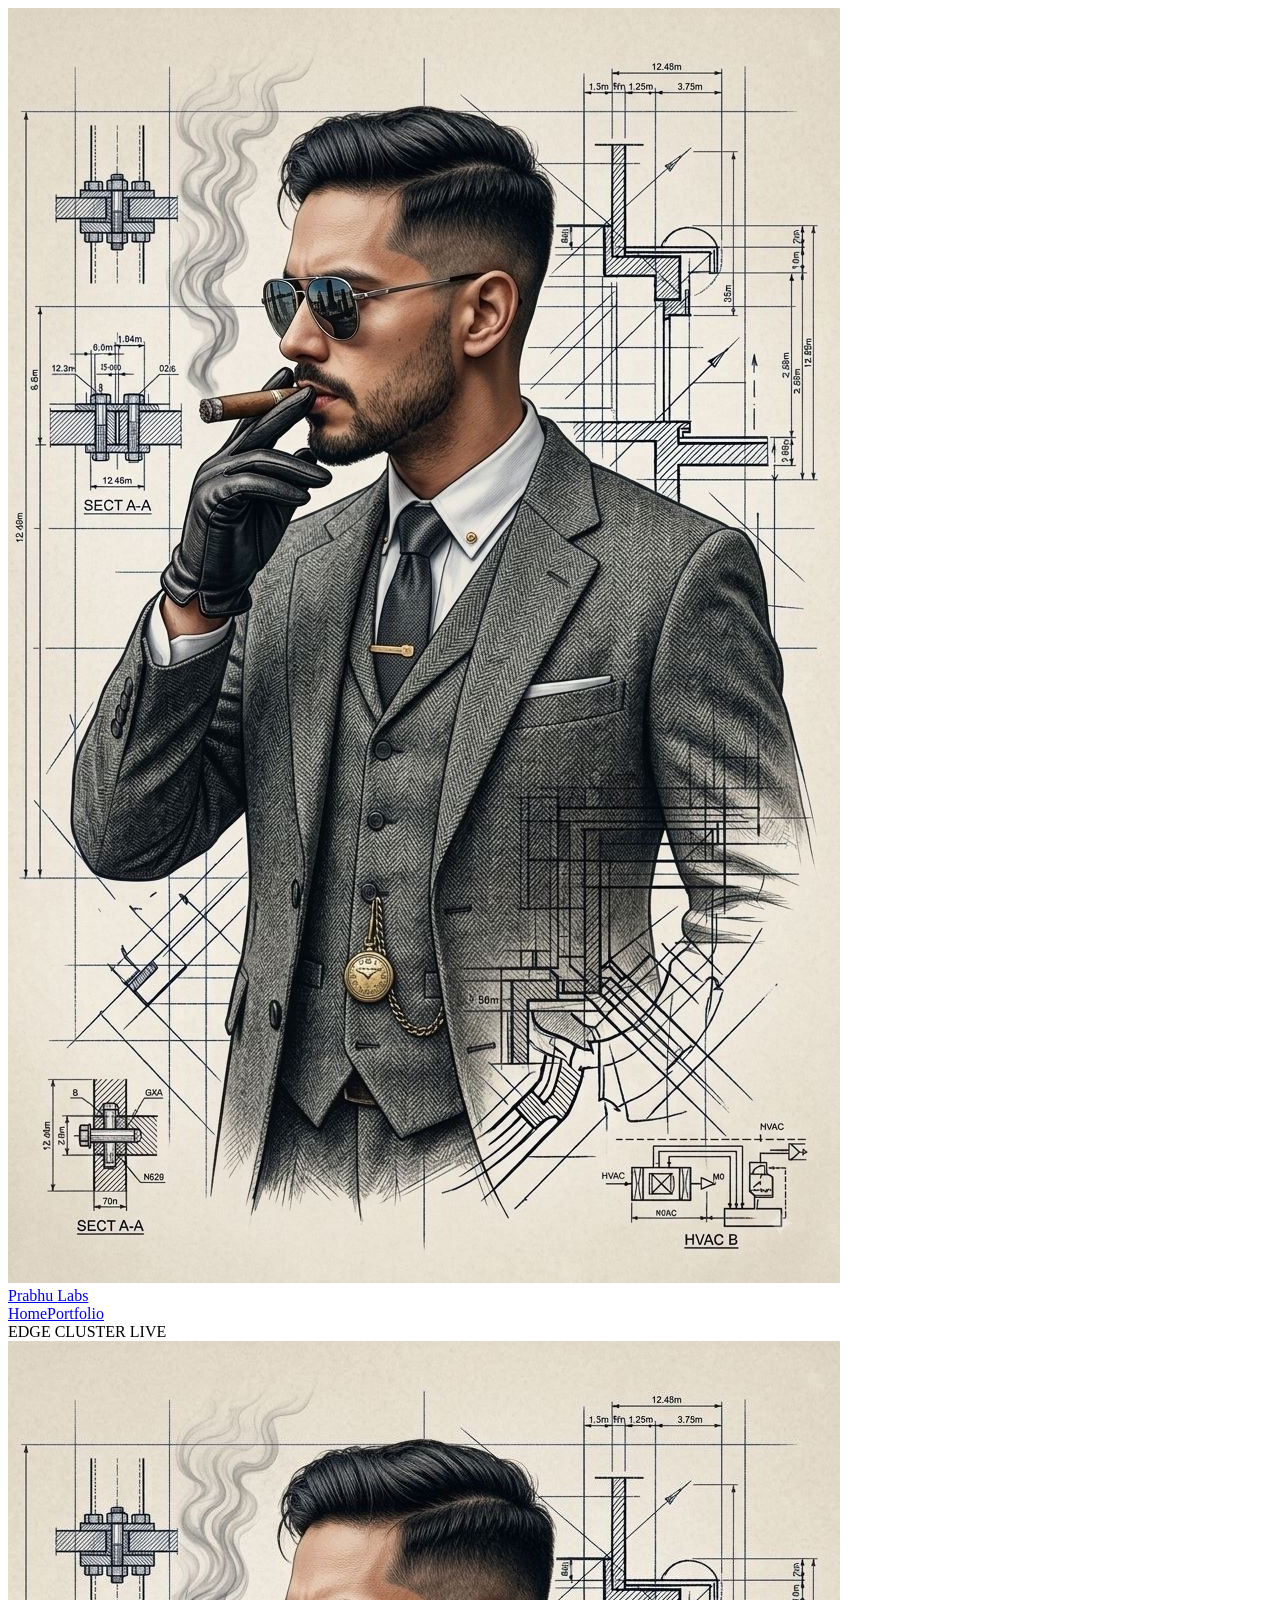
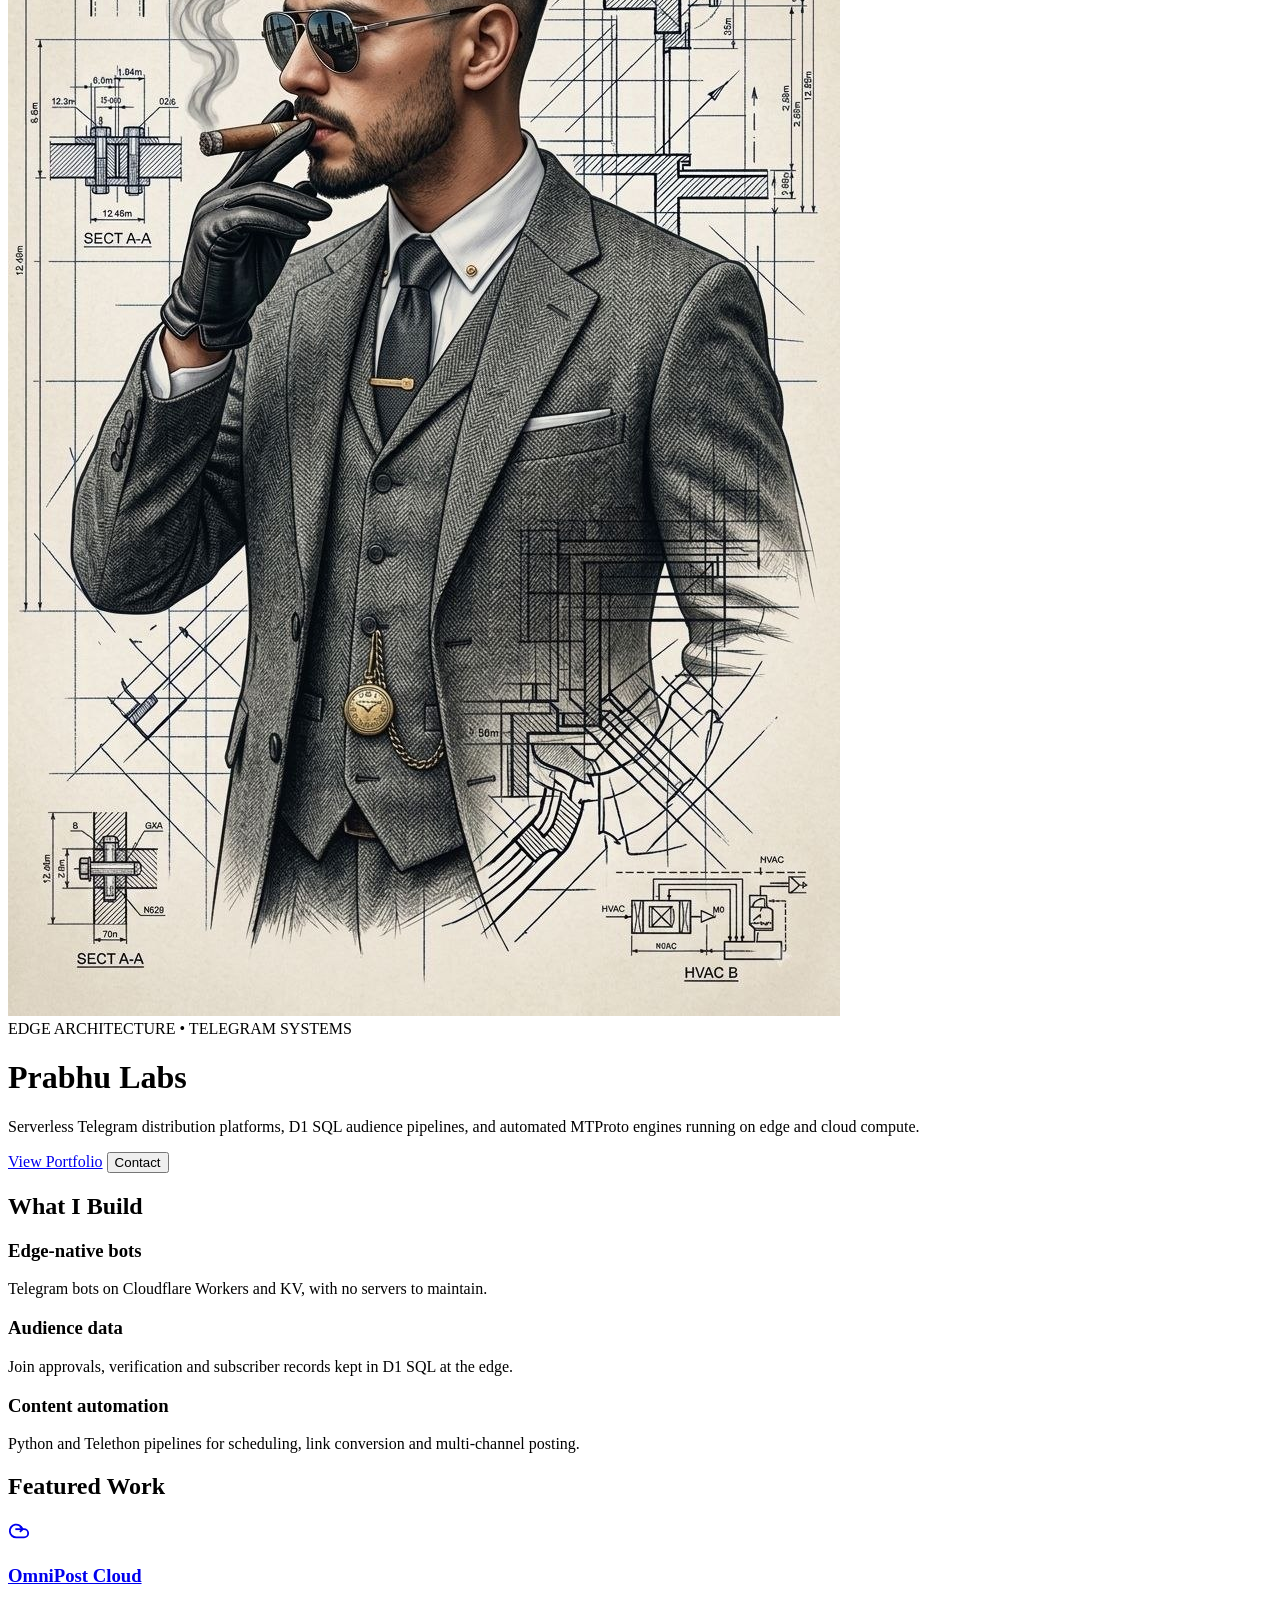
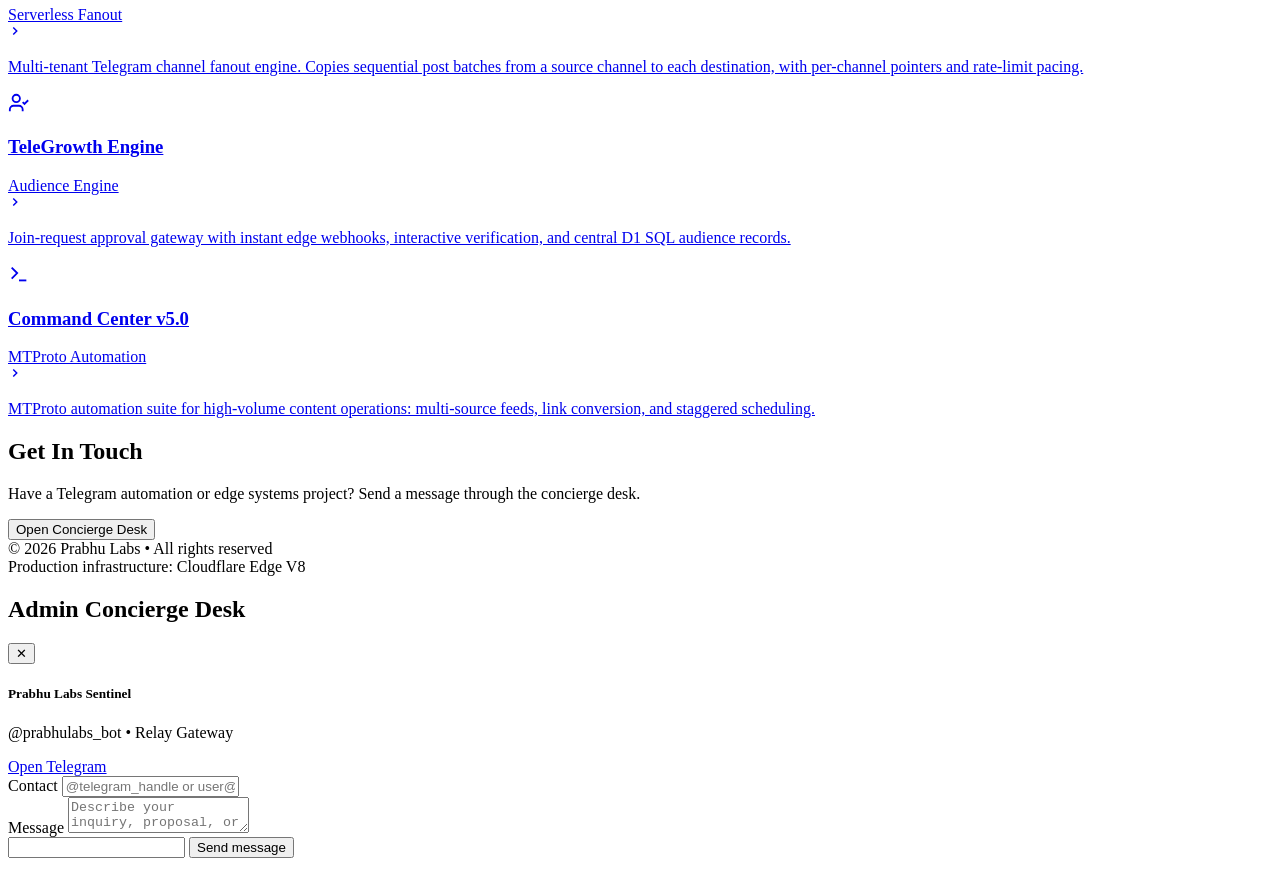
==== index.html @ ad851036 "Add files via upload" ====
<!DOCTYPE html>
<html lang="en">
<head>
<meta charset="UTF-8">
<meta name="viewport" content="width=device-width, initial-scale=1, viewport-fit=cover">
<meta name="google-site-verification" content="xOoDM76F_64NhVbLQSdbQ8vplj_5hRjWDnlX9agB4EY" />
<title>Prabhu Labs • Systems &amp; Edge Engineering</title>
<meta name="description" content="Serverless Telegram distribution platforms, D1 SQL data aggregation, and MTProto cloud pipelines.">
<meta property="og:title" content="Prabhu Labs — Hybrid Systems &amp; Automation Showcase">
<meta property="og:description" content="Serverless Telegram distribution platforms, D1 SQL data aggregation, and MTProto cloud pipelines.">
<meta property="og:type" content="website">
<meta property="og:site_name" content="Prabhu Labs">
<meta name="twitter:card" content="summary">
<meta name="theme-color" content="#07090e">
<link rel="icon" href="logo.png">
<!-- After you set your domain: replace YOUR-DOMAIN.com, set the right page path, then uncomment these 3 lines (og:image drives Telegram link previews)
<link rel="canonical" href="https://YOUR-DOMAIN.com/">
<meta property="og:url" content="https://YOUR-DOMAIN.com/">
<meta property="og:image" content="https://YOUR-DOMAIN.com/logo.png">
-->
<script src="https://telegram.org/js/telegram-web-app.js"></script>
<link rel="preconnect" href="https://fonts.googleapis.com">
<link rel="preconnect" href="https://fonts.gstatic.com" crossorigin>
<link href="https://fonts.googleapis.com/css2?family=JetBrains+Mono:wght@400;600;700&family=Plus+Jakarta+Sans:wght@400;500;600;700;800&family=Space+Grotesk:wght@600;700;800&display=swap" rel="stylesheet">
<link rel="stylesheet" href="style.css">
</head>
<body>
<div class="bg-matrix" aria-hidden="true"></div>
<div class="ambient-glow" aria-hidden="true"></div>
<main class="app-shell">
  <nav class="nav-bar" aria-label="Site">
    <a class="nav-brand" href="index.html" aria-label="Prabhu Labs home">
      <div class="nav-logo"><img src="logo.png" alt="" onerror="this.parentElement.textContent='PL'"></div>
      <span class="nav-title">Prabhu <span>Labs</span></span>
    </a>
    <div class="nav-links"><a href="index.html" aria-current="page">Home</a><a href="portfolio.html">Portfolio</a></div>
    <div class="status-badge" role="status"><span class="status-pulse"></span><span>EDGE CLUSTER LIVE</span></div>
  </nav>

  <header class="hero-panel">
    <div class="avatar-halo"><div class="avatar-inner"><img src="logo.png" alt="Prabhu Labs logo" onerror="this.style.display='none'"></div></div>
    <div class="hero-kicker">EDGE ARCHITECTURE • TELEGRAM SYSTEMS</div>
    <h1 class="hero-title">Prabhu <span class="glow">Labs</span></h1>
    <p class="hero-desc">Serverless Telegram distribution platforms, D1 SQL audience pipelines, and automated MTProto engines running on edge and cloud compute.</p>
    <div class="hero-cta-rack">
      <a class="btn-action primary" href="portfolio.html">View Portfolio</a>
      <button class="btn-action" data-open="desk">Contact</button>
    </div>
  </header>

  <section aria-labelledby="what-h">
    <div class="section-head"><h2 id="what-h">What I Build</h2></div>
    <div class="feature-grid">
      <div class="feature"><h3>Edge-native bots</h3><p>Telegram bots on Cloudflare Workers and KV, with no servers to maintain.</p></div>
      <div class="feature"><h3>Audience data</h3><p>Join approvals, verification and subscriber records kept in D1 SQL at the edge.</p></div>
      <div class="feature"><h3>Content automation</h3><p>Python and Telethon pipelines for scheduling, link conversion and multi-channel posting.</p></div>
    </div>
  </section>

  <section aria-labelledby="feat-h">
    <div class="section-head"><h2 id="feat-h">Featured Work</h2></div>
    <div class="deck">
      <a class="sys-card " href="portfolio.html#omnipost" aria-label="OmniPost Cloud — view in portfolio">
        <div class="card-topbar"><div class="card-head"><div class="card-icon"><svg width="22" height="22" viewBox="0 0 24 24" fill="none" stroke="currentColor" stroke-width="2" aria-hidden="true"><path d="M17.5 19H9a7 7 0 1 1 6.71-9h1.79a4.5 4.5 0 1 1 0 9Z"/><path d="m13 13 3-3-3-3"/><path d="M16 10H8"/></svg></div><div><h3>OmniPost Cloud</h3><div class="card-meta"><span>Serverless Fanout</span></div></div></div><div class="card-arrow"><svg width="14" height="14" viewBox="0 0 24 24" fill="none" stroke="currentColor" stroke-width="2.5" aria-hidden="true"><path d="m9 18 6-6-6-6"/></svg></div></div>
        <p class="card-desc">Multi-tenant Telegram channel fanout engine. Copies sequential post batches from a source channel to each destination, with per-channel pointers and rate-limit pacing.</p>
      </a>
      <a class="sys-card gold" href="portfolio.html#growth" aria-label="TeleGrowth Engine — view in portfolio">
        <div class="card-topbar"><div class="card-head"><div class="card-icon"><svg width="22" height="22" viewBox="0 0 24 24" fill="none" stroke="currentColor" stroke-width="2" aria-hidden="true"><path d="M16 21v-2a4 4 0 0 0-4-4H6a4 4 0 0 0-4 4v2"/><circle cx="9" cy="7" r="4"/><polyline points="16 11 18 13 22 9"/></svg></div><div><h3>TeleGrowth Engine</h3><div class="card-meta"><span>Audience Engine</span></div></div></div><div class="card-arrow"><svg width="14" height="14" viewBox="0 0 24 24" fill="none" stroke="currentColor" stroke-width="2.5" aria-hidden="true"><path d="m9 18 6-6-6-6"/></svg></div></div>
        <p class="card-desc">Join-request approval gateway with instant edge webhooks, interactive verification, and central D1 SQL audience records.</p>
      </a>
      <a class="sys-card lime" href="portfolio.html#cmd" aria-label="Command Center v5.0 — view in portfolio">
        <div class="card-topbar"><div class="card-head"><div class="card-icon"><svg width="22" height="22" viewBox="0 0 24 24" fill="none" stroke="currentColor" stroke-width="2" aria-hidden="true"><polyline points="4 17 10 11 4 5"/><line x1="12" y1="19" x2="20" y2="19"/></svg></div><div><h3>Command Center v5.0</h3><div class="card-meta"><span>MTProto Automation</span></div></div></div><div class="card-arrow"><svg width="14" height="14" viewBox="0 0 24 24" fill="none" stroke="currentColor" stroke-width="2.5" aria-hidden="true"><path d="m9 18 6-6-6-6"/></svg></div></div>
        <p class="card-desc">MTProto automation suite for high-volume content operations: multi-source feeds, link conversion, and staggered scheduling.</p>
      </a>
    </div>
  </section>

  <section class="cta-band" id="contact" aria-labelledby="contact-h">
    <div class="section-head" style="width:100%"><h2 id="contact-h">Get In Touch</h2></div>
    <p class="about-p">Have a Telegram automation or edge systems project? Send a message through the concierge desk.</p>
    <button class="btn-action primary" data-open="desk">Open Concierge Desk</button>
  </section>

  <footer class="app-footer">
    <div>© 2026 Prabhu Labs • All rights reserved</div>
    <div>Production infrastructure: <span>Cloudflare Edge V8</span></div>
  </footer>
</main>

<div class="drawer-overlay" id="drawer-desk" role="dialog" aria-modal="true" aria-labelledby="t-desk" inert>
  <div class="drawer-card">
    <div class="drawer-grip"></div>
    <div class="drawer-top"><h2 id="t-desk">Admin <span>Concierge Desk</span></h2><button class="btn-close" data-close aria-label="Close">✕</button></div>
    <div class="bot-callout">
      <div><h5>Prabhu Labs Sentinel</h5><p>@prabhulabs_bot • Relay Gateway</p></div>
      <a href="https://t.me/prabhulabs_bot" target="_blank" rel="noopener noreferrer" class="btn-launch" data-tg="prabhulabs_bot">Open Telegram</a>
    </div>
    <form class="dispatch-form" id="concierge-form" novalidate>
      <div class="form-group">
        <label class="form-label" for="contact-input">Contact</label>
        <input type="text" id="contact-input" class="form-input" placeholder="@telegram_handle or user@email.com" maxlength="120" autocomplete="off" required>
      </div>
      <div class="form-group">
        <label class="form-label" for="message-input">Message</label>
        <textarea id="message-input" class="form-textarea" placeholder="Describe your inquiry, proposal, or systems request..." maxlength="1500" required></textarea>
      </div>
      <input type="text" name="website" id="hp" class="hp" tabindex="-1" autocomplete="off" aria-hidden="true">
      <button type="submit" class="btn-submit" id="submit-btn">Send message</button>
    </form>
    <div class="form-receipt" id="form-receipt" role="status" aria-live="polite">
      <div class="receipt-title" id="receipt-title"></div>
      <p class="receipt-desc" id="receipt-desc"></p>
    </div>
  </div>
</div>


<script src="app.js"></script>
</body>
</html>
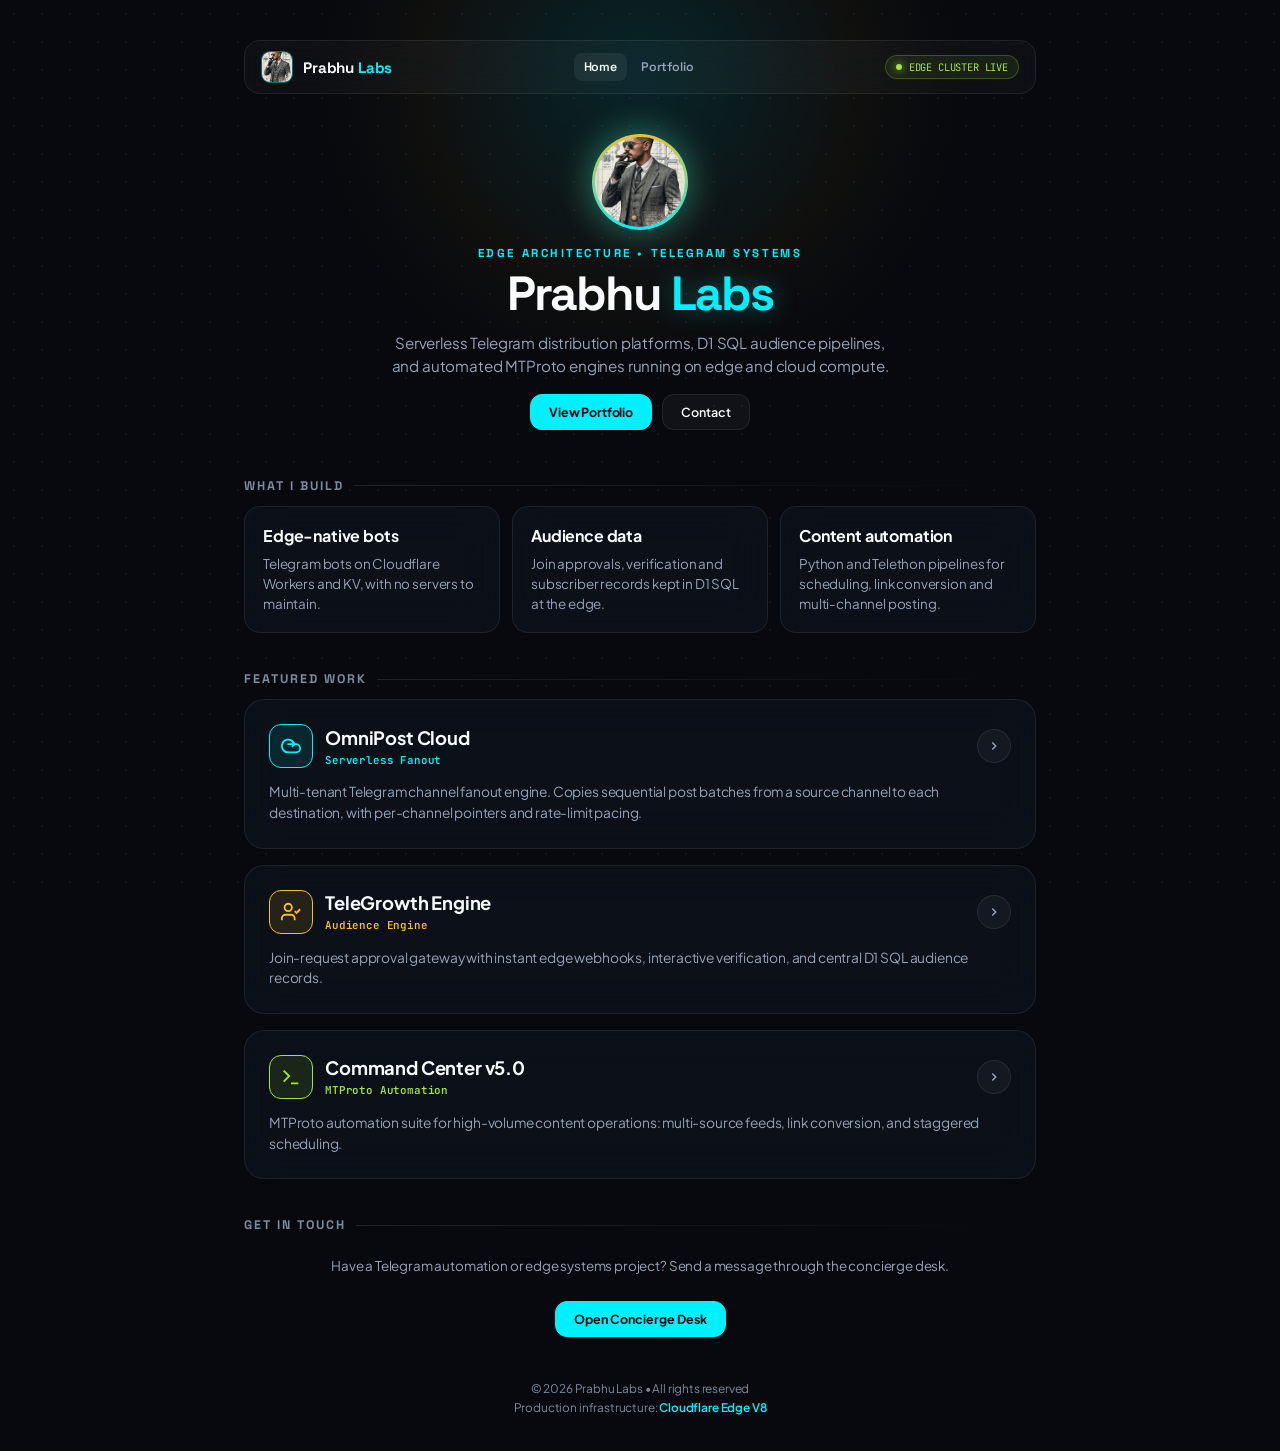
==== commit ad4bc441: "Add files via upload" ====
--- a/index.html
+++ b/index.html
@@ -13,11 +13,9 @@
 <meta name="twitter:card" content="summary">
 <meta name="theme-color" content="#07090e">
 <link rel="icon" href="logo.png">
-<!-- After you set your domain: replace YOUR-DOMAIN.com, set the right page path, then uncomment these 3 lines (og:image drives Telegram link previews)
-<link rel="canonical" href="https://YOUR-DOMAIN.com/">
-<meta property="og:url" content="https://YOUR-DOMAIN.com/">
-<meta property="og:image" content="https://YOUR-DOMAIN.com/logo.png">
--->
+<link rel="canonical" href="https://prabhu-labs.in/">
+<meta property="og:url" content="https://prabhu-labs.in/">
+<meta property="og:image" content="https://prabhu-labs.in/logo.png">
 <script src="https://telegram.org/js/telegram-web-app.js"></script>
 <link rel="preconnect" href="https://fonts.googleapis.com">
 <link rel="preconnect" href="https://fonts.gstatic.com" crossorigin>
--- a/style.css
+++ b/style.css
@@ -0,0 +1,109 @@
+:root{--bg:#07090e;--card-bg:rgba(13,18,29,.78);--line:rgba(255,255,255,.08);--cyan:#00f0ff;--gold:#fbbf24;--lime:#a3e635;--text:#f8fafc;--muted:#94a3b8;--dim:#7d8ba1;--blur:blur(20px)}
+*{box-sizing:border-box;margin:0;padding:0;-webkit-tap-highlight-color:transparent}
+html{background:var(--bg)}
+body{background:var(--bg);color:var(--text);font-family:'Plus Jakarta Sans',system-ui,sans-serif;min-height:100dvh;overflow-x:hidden;letter-spacing:-.01em;-webkit-font-smoothing:antialiased}
+body.locked{overflow:hidden}
+:focus-visible{outline:2px solid var(--cyan);outline-offset:2px}
+.bg-matrix{position:fixed;inset:0;background-image:radial-gradient(rgba(255,255,255,.07) 1px,transparent 1px);background-size:28px 28px;pointer-events:none;opacity:.6}
+.ambient-glow{position:fixed;top:-180px;left:50%;transform:translateX(-50%);width:800px;height:520px;background:radial-gradient(circle,rgba(0,240,255,.12),rgba(251,191,36,.04) 45%,transparent 70%);pointer-events:none}
+.app-shell{position:relative;z-index:10;max-width:680px;margin:0 auto;padding:max(24px,env(safe-area-inset-top)) 18px max(24px,env(safe-area-inset-bottom));display:flex;flex-direction:column;gap:22px}
+.nav-bar{display:flex;align-items:center;justify-content:space-between;padding:10px 16px;background:rgba(255,255,255,.03);border:1px solid var(--line);border-radius:16px;backdrop-filter:var(--blur)}
+.nav-brand{display:flex;align-items:center;gap:10px}
+.nav-logo{width:32px;height:32px;border-radius:9px;background:#0d121d;border:1px solid rgba(0,240,255,.4);display:flex;align-items:center;justify-content:center;overflow:hidden;font:800 .8rem 'Space Grotesk',sans-serif;color:var(--cyan)}
+.nav-logo img,.avatar-inner img{width:100%;height:100%;object-fit:cover}
+.nav-title{font:700 .95rem 'Space Grotesk',sans-serif}.nav-title span{color:var(--cyan)}
+.status-badge{display:flex;align-items:center;gap:7px;font:.65rem 'JetBrains Mono',monospace;color:var(--lime);background:rgba(163,230,53,.08);border:1px solid rgba(163,230,53,.25);padding:4px 10px;border-radius:999px}
+.status-pulse{width:6px;height:6px;border-radius:50%;background:var(--lime);box-shadow:0 0 8px var(--lime);animation:pulse 2s infinite ease-in-out}
+@keyframes pulse{50%{opacity:.4;transform:scale(.85)}}
+@media(prefers-reduced-motion:reduce){*{animation:none!important;transition-duration:.01ms!important}}
+.hero-panel{text-align:center;padding:12px 0 10px}
+.avatar-halo{width:96px;height:96px;margin:0 auto 16px;border-radius:50%;padding:3px;background:conic-gradient(from 180deg,var(--cyan),var(--gold),var(--cyan));box-shadow:0 0 32px rgba(0,240,255,.35),0 0 50px rgba(251,191,36,.18)}
+.avatar-inner{width:100%;height:100%;border-radius:50%;background:#0d121d;overflow:hidden}
+.hero-kicker{font:700 .72rem 'Space Grotesk',sans-serif;letter-spacing:.22em;text-transform:uppercase;color:var(--cyan);margin-bottom:8px}
+.hero-title{font:800 clamp(2.2rem,5.5vw,3rem)/1.1 'Space Grotesk',sans-serif;letter-spacing:-.04em;margin-bottom:10px}
+.hero-title .glow{color:var(--cyan);text-shadow:0 0 24px rgba(0,240,255,.35)}
+.hero-desc{font-size:clamp(.86rem,2.4vw,.95rem);color:var(--muted);line-height:1.55;max-width:500px;margin:0 auto 16px}
+.hero-cta-rack{display:flex;justify-content:center;gap:10px;flex-wrap:wrap}
+.btn-action{background:rgba(255,255,255,.04);border:1px solid var(--line);color:var(--text);padding:9px 18px;border-radius:12px;font-family:inherit;font-size:.78rem;font-weight:600;cursor:pointer;display:inline-flex;align-items:center;gap:7px;transition:.2s}
+.btn-action:hover{background:rgba(0,240,255,.08);border-color:rgba(0,240,255,.35);box-shadow:0 0 16px rgba(0,240,255,.2);transform:translateY(-1px)}
+.btn-action.primary{background:var(--cyan);color:var(--bg);border-color:var(--cyan);font-weight:700}
+.section-head{display:flex;align-items:center;gap:10px;margin:10px 0 12px}
+.section-head h2{font:700 .78rem 'Space Grotesk',sans-serif;letter-spacing:.16em;text-transform:uppercase;color:var(--dim);white-space:nowrap}
+.section-head::after{content:"";flex:1;height:1px;background:linear-gradient(90deg,rgba(255,255,255,.1),transparent)}
+.deck{display:flex;flex-direction:column;gap:16px}
+.sys-card{--c:var(--cyan);--g:rgba(0,240,255,.35);--t:rgba(0,240,255,.1);background:var(--card-bg);border:1px solid var(--line);border-radius:20px;padding:clamp(18px,3.5vw,24px);backdrop-filter:var(--blur);display:flex;flex-direction:column;gap:14px;cursor:pointer;position:relative;overflow:hidden;transition:.25s cubic-bezier(.16,1,.3,1)}
+.sys-card.gold{--c:var(--gold);--g:rgba(251,191,36,.35);--t:rgba(251,191,36,.1)}
+.sys-card.lime{--c:var(--lime);--g:rgba(163,230,53,.35);--t:rgba(163,230,53,.1)}
+.sys-card:hover{border-color:var(--c);transform:translateY(-2px);box-shadow:0 18px 40px rgba(0,0,0,.6),0 0 24px var(--g)}
+.card-topbar,.card-head{display:flex;align-items:center;gap:12px}
+.card-topbar{justify-content:space-between}
+.card-icon{width:44px;height:44px;border-radius:12px;display:flex;align-items:center;justify-content:center;flex-shrink:0;background:var(--t);border:1px solid var(--c);color:var(--c)}
+.card-head h3{font-size:1.15rem;font-weight:700;margin-bottom:4px}
+.card-meta{font:600 .68rem 'JetBrains Mono',monospace;color:var(--c);display:flex;align-items:center;gap:6px;flex-wrap:wrap}
+.tag-pill{background:rgba(255,255,255,.05);border:1px solid rgba(255,255,255,.1);padding:1px 7px;border-radius:5px;color:var(--muted)}
+.tag-pill.clickable-pill{cursor:pointer;transition:all .2s ease}
+.tag-pill.clickable-pill:hover{background:rgba(255,255,255,.15);color:#fff;border-color:rgba(255,255,255,.3)}
+.card-arrow{width:34px;height:34px;border-radius:50%;background:rgba(255,255,255,.04);border:1px solid var(--line);display:flex;align-items:center;justify-content:center;color:var(--muted);transition:.2s;flex-shrink:0}
+.sys-card:hover .card-arrow{background:var(--c);color:var(--bg);border-color:var(--c);transform:translateX(2px)}
+.card-desc{font-size:.86rem;color:var(--muted);line-height:1.5}
+.specs-grid{display:grid;grid-template-columns:repeat(2,1fr);gap:8px}
+.spec-item{background:rgba(255,255,255,.025);border:1px solid rgba(255,255,255,.05);padding:9px 12px;border-radius:10px;display:flex;flex-direction:column;gap:2px;min-width:0}
+.spec-key{font:.62rem 'JetBrains Mono',monospace;color:var(--dim);text-transform:uppercase;letter-spacing:.06em}
+.spec-val{font-size:.82rem;font-weight:700;overflow:hidden;text-overflow:ellipsis;white-space:nowrap}
+.pill-stack{display:flex;flex-wrap:wrap;gap:6px}
+.pill-micro{font:.68rem 'JetBrains Mono',monospace;padding:3px 9px;border-radius:6px;background:rgba(255,255,255,.035);border:1px solid rgba(255,255,255,.07);color:var(--muted)}
+.drawer-overlay{position:fixed;inset:0;background:rgba(4,7,14,.88);z-index:100;opacity:0;visibility:hidden;transition:opacity .3s,visibility 0s .3s;display:flex;align-items:flex-end;justify-content:center;padding:0 12px 12px}
+.drawer-overlay.active{opacity:1;visibility:visible;transition-delay:0s;backdrop-filter:blur(18px)}
+.drawer-card{--c:var(--cyan);--g:rgba(0,240,255,.35);--t:rgba(0,240,255,.1);background:#0d121d;border:1px solid var(--line);border-radius:24px;width:100%;max-width:580px;padding:24px;box-shadow:0 -16px 48px rgba(0,0,0,.85);transform:translateY(100%);transition:transform .35s cubic-bezier(.16,1,.3,1);max-height:85dvh;overflow-y:auto;overscroll-behavior:contain}
+.drawer-card.gold{--c:var(--gold);--g:rgba(251,191,36,.35);--t:rgba(251,191,36,.1)}
+.drawer-card.lime{--c:var(--lime);--g:rgba(163,230,53,.35);--t:rgba(163,230,53,.1)}
+.drawer-overlay.active .drawer-card{transform:none}
+.drawer-grip{width:40px;height:4px;background:rgba(255,255,255,.2);border-radius:999px;margin:0 auto 16px}
+.drawer-top{display:flex;justify-content:space-between;align-items:center;margin-bottom:16px}
+.drawer-top h2{font:700 1.25rem 'Space Grotesk',sans-serif}.drawer-top h2 span{color:var(--c)}
+.btn-close{background:rgba(255,255,255,.05);border:1px solid var(--line);color:var(--muted);width:36px;height:36px;border-radius:50%;cursor:pointer;font-size:1rem}
+.btn-close:hover{background:rgba(255,255,255,.12);color:#fff}
+.bot-callout{background:rgba(255,255,255,.025);border:1px solid var(--line);border-radius:12px;padding:12px 14px;display:flex;align-items:center;justify-content:space-between;gap:10px;margin-bottom:16px}
+.bot-callout h5{font-size:.88rem;margin-bottom:2px}.bot-callout p{font:.72rem 'JetBrains Mono',monospace;color:var(--muted)}
+.btn-launch{background:var(--c);color:var(--bg);padding:7px 14px;border-radius:8px;font-size:.76rem;font-weight:700;display:inline-flex;align-items:center;gap:6px;text-decoration:none;white-space:nowrap;transition:.2s}
+.btn-launch:hover{box-shadow:0 0 16px var(--g);transform:translateY(-1px)}
+.steps{display:flex;flex-direction:column;gap:10px;margin:16px 0;list-style:none}
+.step{display:flex;gap:12px;align-items:flex-start;background:rgba(255,255,255,.02);border:1px solid rgba(255,255,255,.07);border-radius:12px;padding:12px}
+.step-num{background:var(--t);border:1px solid var(--c);color:var(--c);font:700 .72rem 'JetBrains Mono',monospace;padding:3px 6px;border-radius:6px;line-height:1}
+.step h4{font-size:.86rem;margin-bottom:3px}.step p{font-size:.76rem;color:var(--muted);line-height:1.45}
+.about-p{font-size:.84rem;color:var(--muted);line-height:1.6;margin-bottom:14px}
+.dispatch-form{display:flex;flex-direction:column;gap:12px;margin-top:14px}
+.form-group{display:flex;flex-direction:column;gap:6px}
+.form-label{font:600 .68rem 'JetBrains Mono',monospace;color:var(--muted);text-transform:uppercase;letter-spacing:.05em}
+.form-input,.form-textarea{background:rgba(255,255,255,.035);border:1px solid rgba(255,255,255,.1);border-radius:10px;padding:10px 14px;color:#fff;font-family:inherit;font-size:16px;outline:none;transition:.2s}
+.form-input:focus,.form-textarea:focus{border-color:var(--cyan);background:rgba(0,240,255,.04);box-shadow:0 0 12px rgba(0,240,255,.35)}
+.form-textarea{resize:vertical;min-height:90px}
+.hp{position:absolute;left:-9999px;width:1px;height:1px;opacity:0}
+.btn-submit{background:var(--cyan);color:var(--bg);border:0;border-radius:10px;padding:11px 16px;font:700 .84rem 'Space Grotesk',sans-serif;cursor:pointer;display:flex;align-items:center;justify-content:center;gap:8px;transition:.2s}
+.btn-submit:hover:not(:disabled){box-shadow:0 0 20px rgba(0,240,255,.35);transform:translateY(-1px)}
+.btn-submit:disabled{opacity:.55;cursor:not-allowed}
+.form-receipt{display:none;background:rgba(163,230,53,.08);border:1px solid rgba(163,230,53,.3);border-radius:12px;padding:14px;margin-top:12px}
+.form-receipt.error{background:rgba(239,68,68,.08);border-color:rgba(239,68,68,.35)}
+.receipt-title{font:700 .86rem 'Space Grotesk',sans-serif;color:var(--lime);margin-bottom:4px}
+.form-receipt.error .receipt-title{color:#f87171}
+.receipt-desc{font-size:.76rem;color:var(--muted);line-height:1.45}
+.receipt-ticket{font-family:'JetBrains Mono',monospace;color:#fff;background:rgba(255,255,255,.08);padding:2px 6px;border-radius:4px}
+.app-footer{margin-top:16px;text-align:center;display:flex;flex-direction:column;gap:4px;font-size:.74rem;color:var(--dim)}
+.app-footer span{color:var(--cyan);font-weight:600}
+@media(min-width:880px){.app-shell{max-width:840px;padding:40px 24px 36px;gap:28px}.specs-grid{grid-template-columns:repeat(4,1fr)}.drawer-overlay{align-items:center;padding:24px}.drawer-card{border-radius:28px;max-width:680px;padding:32px;transform:scale(.95)}.drawer-grip{display:none}}
+.card-title-btn{background:none;border:0;color:inherit;font:inherit;text-align:left;cursor:pointer;padding:0}
+.tag-pill{text-decoration:none}
+
+.nav-brand{text-decoration:none;color:inherit}
+.nav-links{display:flex;gap:4px}
+.nav-links a{color:var(--muted);text-decoration:none;font:600 .78rem 'Space Grotesk',sans-serif;padding:6px 10px;border-radius:8px}
+.nav-links a:hover,.nav-links a[aria-current]{color:var(--text);background:rgba(255,255,255,.06)}
+a.btn-action{text-decoration:none}
+.feature-grid{display:grid;gap:12px}
+.feature{background:var(--card-bg);border:1px solid var(--line);border-radius:16px;padding:18px;display:flex;flex-direction:column;gap:8px;backdrop-filter:var(--blur)}
+.feature h3{font-size:1rem}.feature p{font-size:.84rem;color:var(--muted);line-height:1.5}
+a.sys-card{text-decoration:none;color:inherit}
+.page-head{text-align:center;padding:12px 0 4px}
+.cta-band{text-align:center;display:flex;flex-direction:column;align-items:center;gap:10px}
+@media(min-width:720px){.feature-grid{grid-template-columns:repeat(3,1fr)}}
+@media(max-width:560px){.status-badge{display:none}}
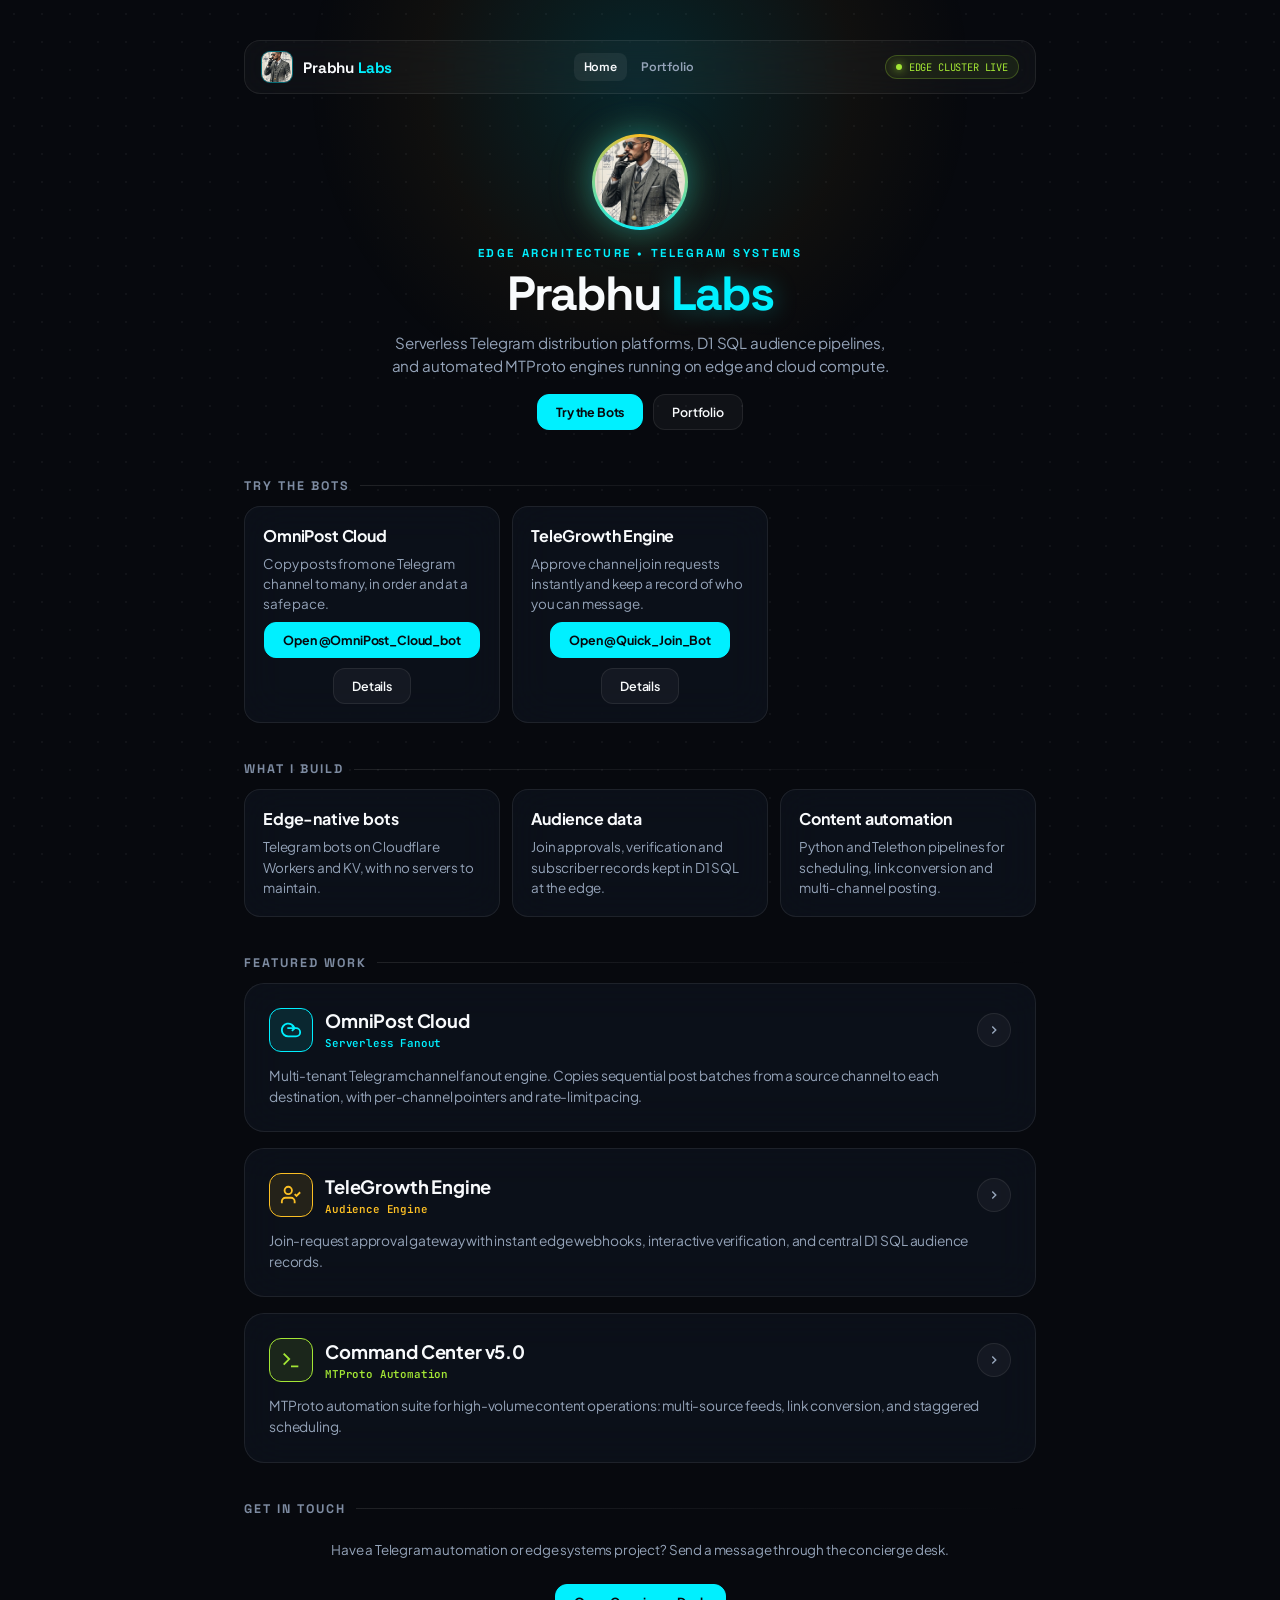
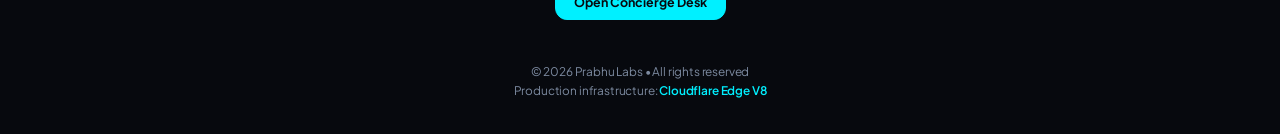
==== commit d0764384: "Add files via upload" ====
--- a/index.html
+++ b/index.html
@@ -41,10 +41,26 @@
     <h1 class="hero-title">Prabhu <span class="glow">Labs</span></h1>
     <p class="hero-desc">Serverless Telegram distribution platforms, D1 SQL audience pipelines, and automated MTProto engines running on edge and cloud compute.</p>
     <div class="hero-cta-rack">
-      <a class="btn-action primary" href="portfolio.html">View Portfolio</a>
-      <button class="btn-action" data-open="desk">Contact</button>
+      <a class="btn-action primary" href="#bots">Try the Bots</a>
+      <a class="btn-action" href="portfolio.html">Portfolio</a>
     </div>
   </header>
+
+  <section id="bots" aria-labelledby="bots-h">
+    <div class="section-head"><h2 id="bots-h">Try The Bots</h2></div>
+    <div class="feature-grid two">
+      <div class="feature">
+        <h3>OmniPost Cloud</h3>
+        <p>Copy posts from one Telegram channel to many, in order and at a safe pace.</p>
+        <div class="hero-cta-rack left"><a class="btn-action primary" href="https://t.me/OmniPost_Cloud_bot" target="_blank" rel="noopener noreferrer" data-tg="OmniPost_Cloud_bot">Open @OmniPost_Cloud_bot</a><a class="btn-action" href="omnipost.html">Details</a></div>
+      </div>
+      <div class="feature gold">
+        <h3>TeleGrowth Engine</h3>
+        <p>Approve channel join requests instantly and keep a record of who you can message.</p>
+        <div class="hero-cta-rack left"><a class="btn-action primary" href="https://t.me/Quick_Join_Bot" target="_blank" rel="noopener noreferrer" data-tg="Quick_Join_Bot">Open @Quick_Join_Bot</a><a class="btn-action" href="telegrowth.html">Details</a></div>
+      </div>
+    </div>
+  </section>
 
   <section aria-labelledby="what-h">
     <div class="section-head"><h2 id="what-h">What I Build</h2></div>
@@ -58,15 +74,15 @@
   <section aria-labelledby="feat-h">
     <div class="section-head"><h2 id="feat-h">Featured Work</h2></div>
     <div class="deck">
-      <a class="sys-card " href="portfolio.html#omnipost" aria-label="OmniPost Cloud — view in portfolio">
+      <a class="sys-card " href="omnipost.html" aria-label="OmniPost Cloud — view in portfolio">
         <div class="card-topbar"><div class="card-head"><div class="card-icon"><svg width="22" height="22" viewBox="0 0 24 24" fill="none" stroke="currentColor" stroke-width="2" aria-hidden="true"><path d="M17.5 19H9a7 7 0 1 1 6.71-9h1.79a4.5 4.5 0 1 1 0 9Z"/><path d="m13 13 3-3-3-3"/><path d="M16 10H8"/></svg></div><div><h3>OmniPost Cloud</h3><div class="card-meta"><span>Serverless Fanout</span></div></div></div><div class="card-arrow"><svg width="14" height="14" viewBox="0 0 24 24" fill="none" stroke="currentColor" stroke-width="2.5" aria-hidden="true"><path d="m9 18 6-6-6-6"/></svg></div></div>
         <p class="card-desc">Multi-tenant Telegram channel fanout engine. Copies sequential post batches from a source channel to each destination, with per-channel pointers and rate-limit pacing.</p>
       </a>
-      <a class="sys-card gold" href="portfolio.html#growth" aria-label="TeleGrowth Engine — view in portfolio">
+      <a class="sys-card gold" href="telegrowth.html" aria-label="TeleGrowth Engine — view in portfolio">
         <div class="card-topbar"><div class="card-head"><div class="card-icon"><svg width="22" height="22" viewBox="0 0 24 24" fill="none" stroke="currentColor" stroke-width="2" aria-hidden="true"><path d="M16 21v-2a4 4 0 0 0-4-4H6a4 4 0 0 0-4 4v2"/><circle cx="9" cy="7" r="4"/><polyline points="16 11 18 13 22 9"/></svg></div><div><h3>TeleGrowth Engine</h3><div class="card-meta"><span>Audience Engine</span></div></div></div><div class="card-arrow"><svg width="14" height="14" viewBox="0 0 24 24" fill="none" stroke="currentColor" stroke-width="2.5" aria-hidden="true"><path d="m9 18 6-6-6-6"/></svg></div></div>
         <p class="card-desc">Join-request approval gateway with instant edge webhooks, interactive verification, and central D1 SQL audience records.</p>
       </a>
-      <a class="sys-card lime" href="portfolio.html#cmd" aria-label="Command Center v5.0 — view in portfolio">
+      <a class="sys-card lime" href="command-center.html" aria-label="Command Center v5.0 — view in portfolio">
         <div class="card-topbar"><div class="card-head"><div class="card-icon"><svg width="22" height="22" viewBox="0 0 24 24" fill="none" stroke="currentColor" stroke-width="2" aria-hidden="true"><polyline points="4 17 10 11 4 5"/><line x1="12" y1="19" x2="20" y2="19"/></svg></div><div><h3>Command Center v5.0</h3><div class="card-meta"><span>MTProto Automation</span></div></div></div><div class="card-arrow"><svg width="14" height="14" viewBox="0 0 24 24" fill="none" stroke="currentColor" stroke-width="2.5" aria-hidden="true"><path d="m9 18 6-6-6-6"/></svg></div></div>
         <p class="card-desc">MTProto automation suite for high-volume content operations: multi-source feeds, link conversion, and staggered scheduling.</p>
       </a>
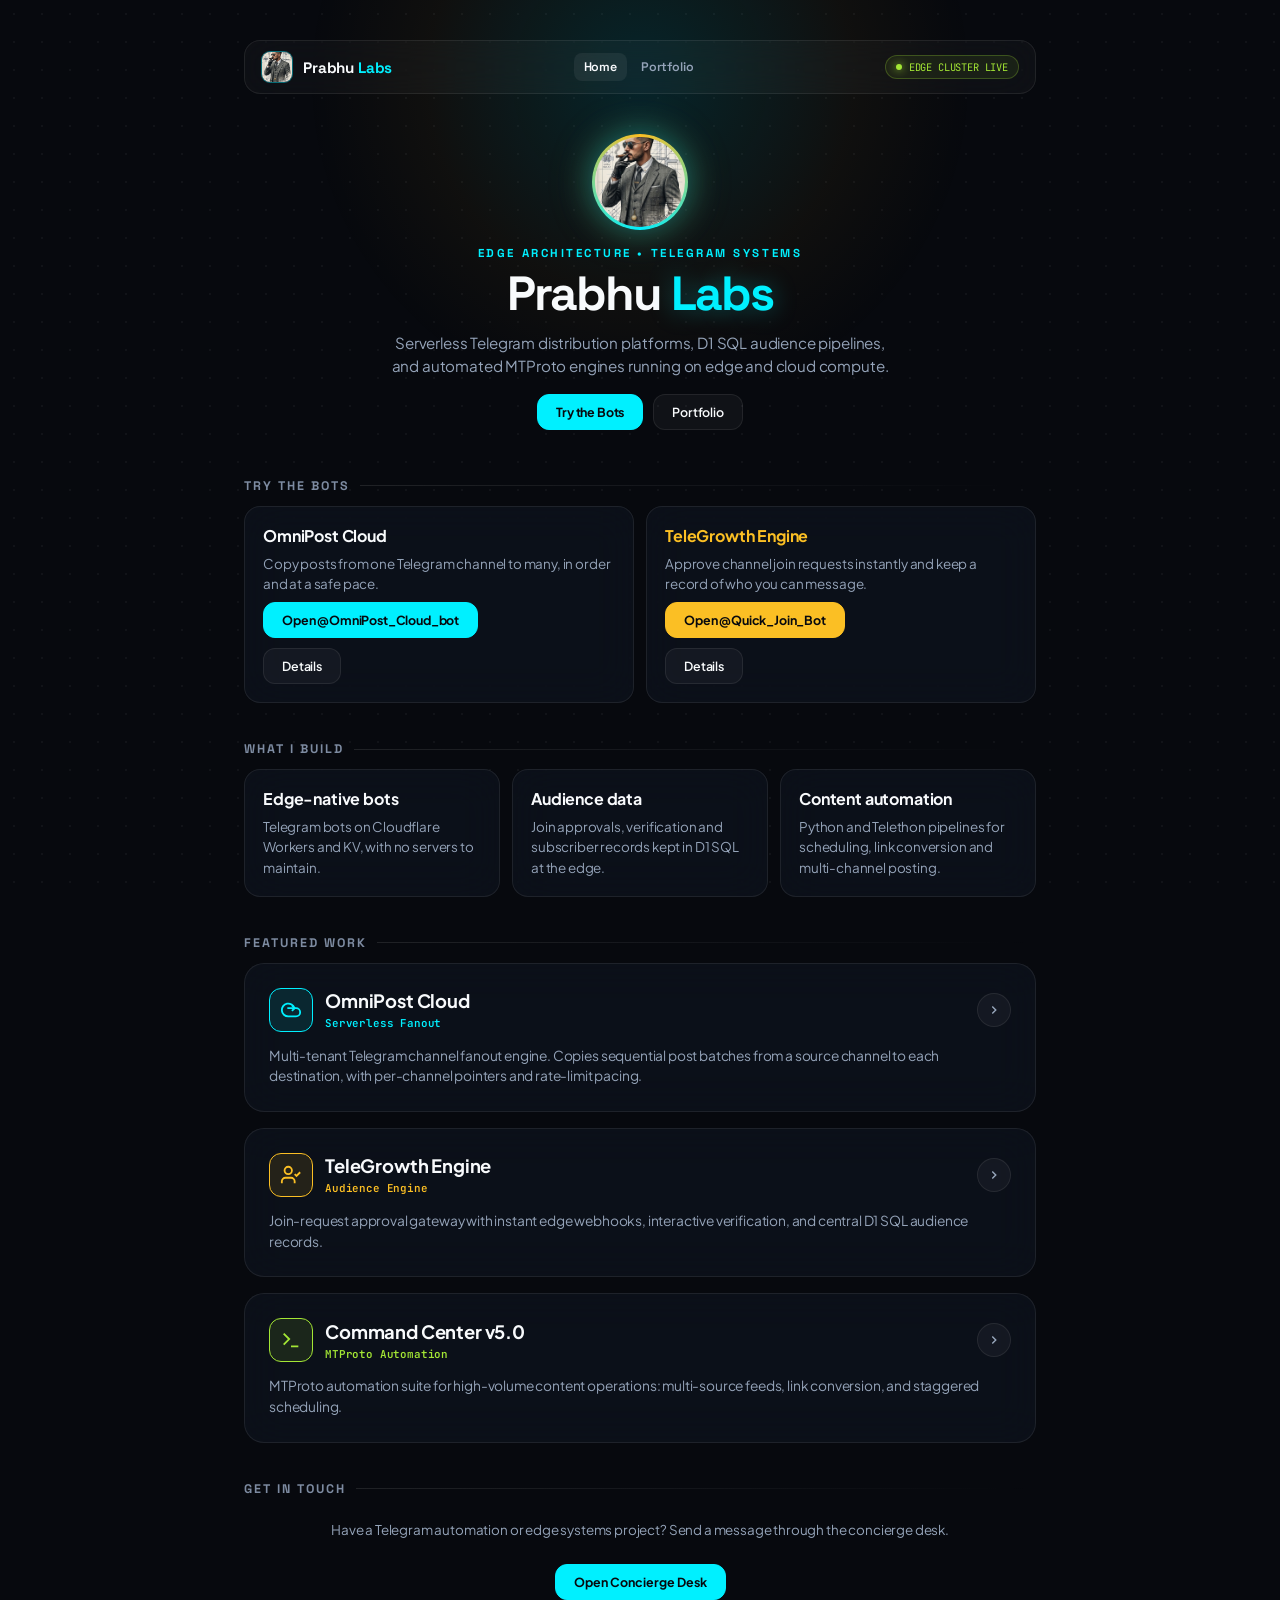
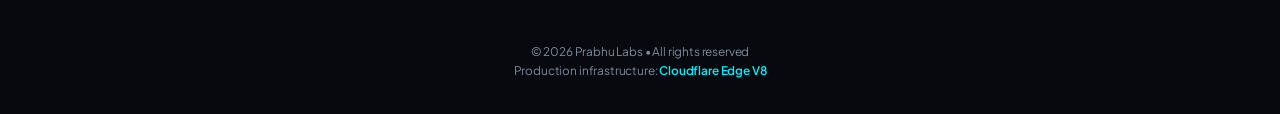
==== commit b3f0d5ac: "Add files via upload" ====
--- a/index.html
+++ b/index.html
@@ -10,12 +10,14 @@
 <meta property="og:description" content="Serverless Telegram distribution platforms, D1 SQL data aggregation, and MTProto cloud pipelines.">
 <meta property="og:type" content="website">
 <meta property="og:site_name" content="Prabhu Labs">
-<meta name="twitter:card" content="summary">
+<meta name="twitter:card" content="summary_large_image">
 <meta name="theme-color" content="#07090e">
 <link rel="icon" href="logo.png">
 <link rel="canonical" href="https://prabhu-labs.in/">
 <meta property="og:url" content="https://prabhu-labs.in/">
-<meta property="og:image" content="https://prabhu-labs.in/logo.png">
+<meta property="og:image" content="https://prabhu-labs.in/og-home.png">
+<meta property="og:image:width" content="1200">
+<meta property="og:image:height" content="630">
 <script src="https://telegram.org/js/telegram-web-app.js"></script>
 <link rel="preconnect" href="https://fonts.googleapis.com">
 <link rel="preconnect" href="https://fonts.gstatic.com" crossorigin>
--- a/style.css
+++ b/style.css
@@ -107,3 +107,21 @@
 .cta-band{text-align:center;display:flex;flex-direction:column;align-items:center;gap:10px}
 @media(min-width:720px){.feature-grid{grid-template-columns:repeat(3,1fr)}}
 @media(max-width:560px){.status-badge{display:none}}
+.proj{--c:var(--cyan);--g:rgba(0,240,255,.35);--t:rgba(0,240,255,.1)}
+.proj.gold{--c:var(--gold);--g:rgba(251,191,36,.35);--t:rgba(251,191,36,.1)}
+.proj.lime{--c:var(--lime);--g:rgba(163,230,53,.35);--t:rgba(163,230,53,.1)}
+.proj .glow{color:var(--c);text-shadow:0 0 24px var(--g)}
+.proj .hero-kicker{color:var(--c)}
+.proj .btn-action.primary{background:var(--c);border-color:var(--c)}
+.proj .spec-val{white-space:normal;overflow:visible}
+.crumb{color:var(--muted);text-decoration:none;font:600 .78rem 'Space Grotesk',sans-serif;align-self:flex-start}
+.crumb:hover{color:var(--text)}
+.prose{font-size:.92rem;color:var(--muted);line-height:1.65}
+.steps{margin:0 0 4px}
+html{color-scheme:dark}
+.btn-action{-webkit-appearance:none;appearance:none;-webkit-text-fill-color:currentColor}
+.hero-cta-rack.left{justify-content:flex-start}
+.feature.gold .btn-action.primary{background:var(--gold);border-color:var(--gold)}
+.feature.gold h3{color:var(--gold)}
+@media(min-width:720px){.feature-grid.two{grid-template-columns:repeat(2,1fr)}}
+.feature .hero-cta-rack{flex-direction:column;align-items:flex-start}
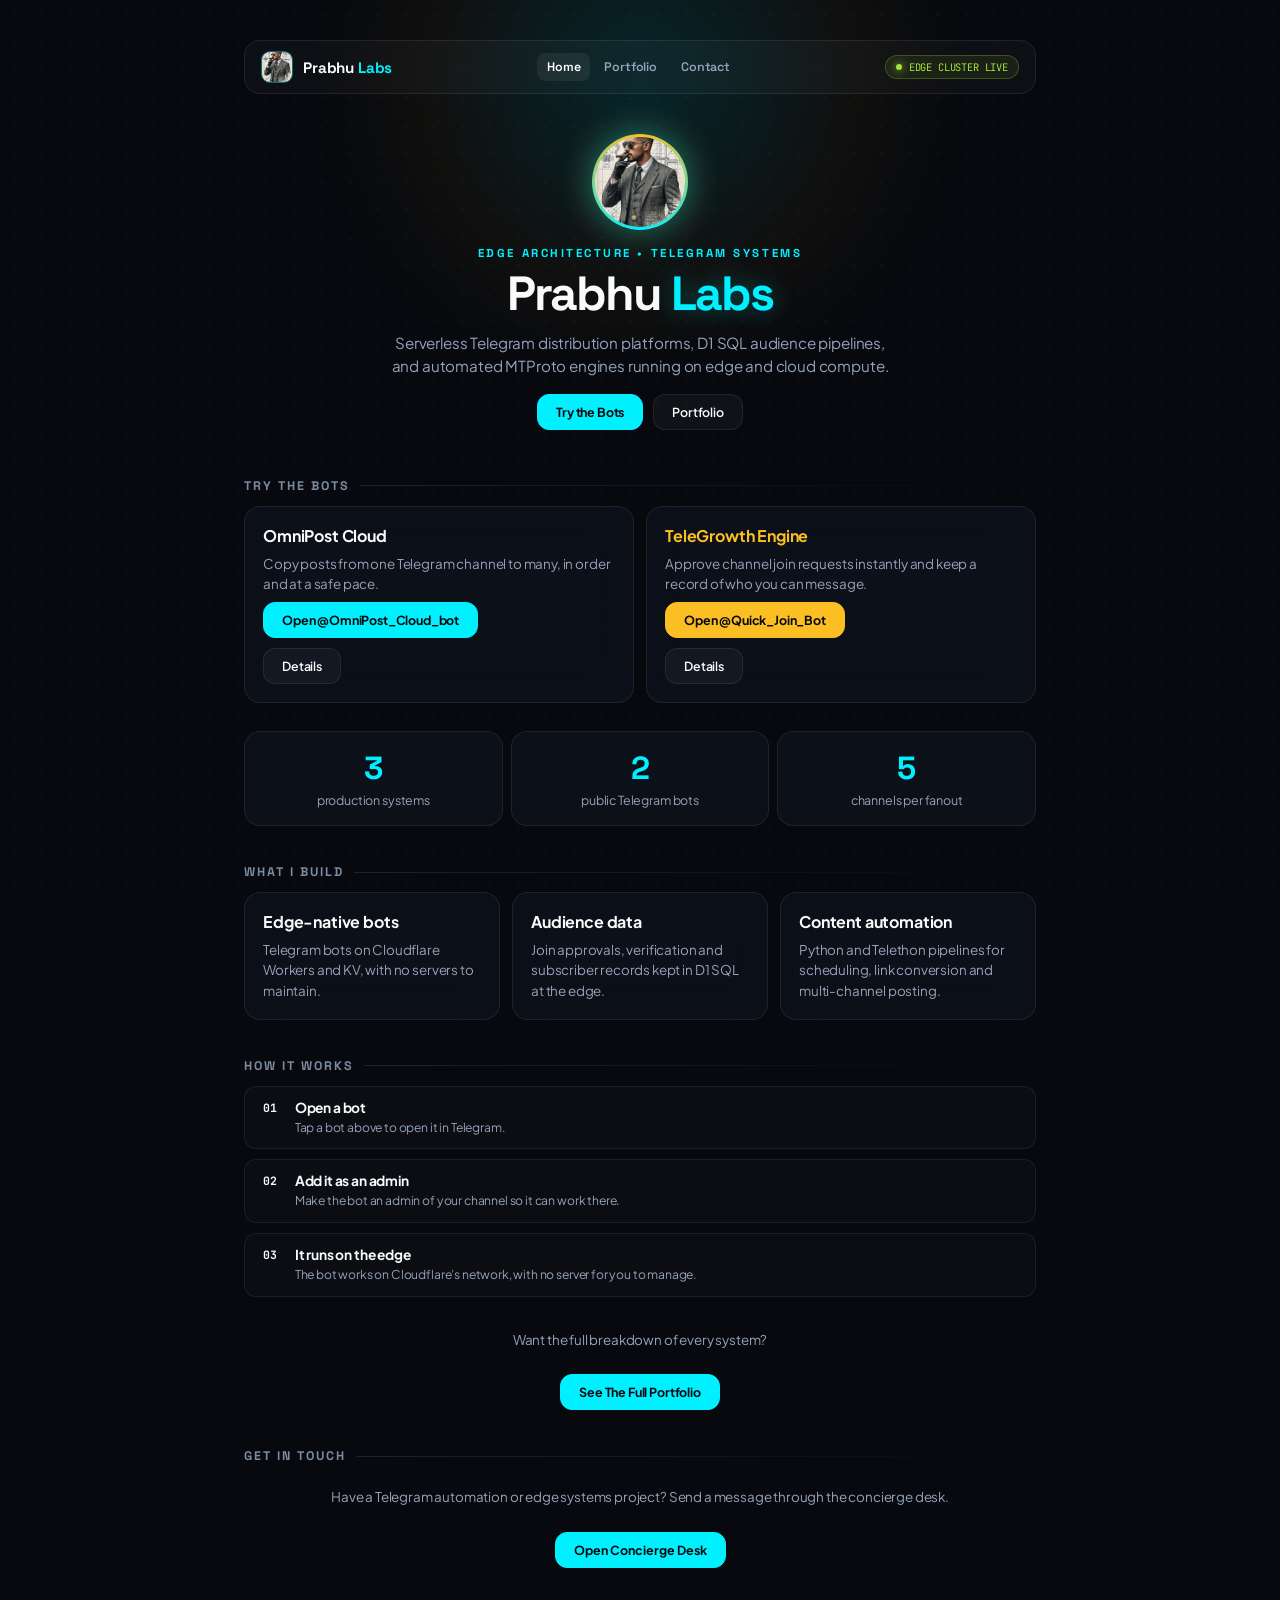
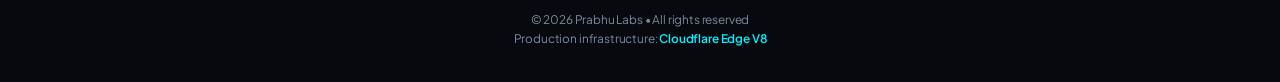
==== commit 11352b3c: "Add files via upload" ====
--- a/index.html
+++ b/index.html
@@ -33,7 +33,7 @@
       <div class="nav-logo"><img src="logo.png" alt="" onerror="this.parentElement.textContent='PL'"></div>
       <span class="nav-title">Prabhu <span>Labs</span></span>
     </a>
-    <div class="nav-links"><a href="index.html" aria-current="page">Home</a><a href="portfolio.html">Portfolio</a></div>
+    <div class="nav-links"><a href="index.html" aria-current="page">Home</a><a href="portfolio.html">Portfolio</a><a href="contact.html">Contact</a></div>
     <div class="status-badge" role="status"><span class="status-pulse"></span><span>EDGE CLUSTER LIVE</span></div>
   </nav>
 
@@ -64,6 +64,14 @@
     </div>
   </section>
 
+  <section aria-label="Numbers">
+    <div class="specs-grid three">
+      <div class="stat"><b>3</b><span>production systems</span></div>
+      <div class="stat"><b>2</b><span>public Telegram bots</span></div>
+      <div class="stat"><b>5</b><span>channels per fanout</span></div>
+    </div>
+  </section>
+
   <section aria-labelledby="what-h">
     <div class="section-head"><h2 id="what-h">What I Build</h2></div>
     <div class="feature-grid">
@@ -73,22 +81,18 @@
     </div>
   </section>
 
-  <section aria-labelledby="feat-h">
-    <div class="section-head"><h2 id="feat-h">Featured Work</h2></div>
-    <div class="deck">
-      <a class="sys-card " href="omnipost.html" aria-label="OmniPost Cloud — view in portfolio">
-        <div class="card-topbar"><div class="card-head"><div class="card-icon"><svg width="22" height="22" viewBox="0 0 24 24" fill="none" stroke="currentColor" stroke-width="2" aria-hidden="true"><path d="M17.5 19H9a7 7 0 1 1 6.71-9h1.79a4.5 4.5 0 1 1 0 9Z"/><path d="m13 13 3-3-3-3"/><path d="M16 10H8"/></svg></div><div><h3>OmniPost Cloud</h3><div class="card-meta"><span>Serverless Fanout</span></div></div></div><div class="card-arrow"><svg width="14" height="14" viewBox="0 0 24 24" fill="none" stroke="currentColor" stroke-width="2.5" aria-hidden="true"><path d="m9 18 6-6-6-6"/></svg></div></div>
-        <p class="card-desc">Multi-tenant Telegram channel fanout engine. Copies sequential post batches from a source channel to each destination, with per-channel pointers and rate-limit pacing.</p>
-      </a>
-      <a class="sys-card gold" href="telegrowth.html" aria-label="TeleGrowth Engine — view in portfolio">
-        <div class="card-topbar"><div class="card-head"><div class="card-icon"><svg width="22" height="22" viewBox="0 0 24 24" fill="none" stroke="currentColor" stroke-width="2" aria-hidden="true"><path d="M16 21v-2a4 4 0 0 0-4-4H6a4 4 0 0 0-4 4v2"/><circle cx="9" cy="7" r="4"/><polyline points="16 11 18 13 22 9"/></svg></div><div><h3>TeleGrowth Engine</h3><div class="card-meta"><span>Audience Engine</span></div></div></div><div class="card-arrow"><svg width="14" height="14" viewBox="0 0 24 24" fill="none" stroke="currentColor" stroke-width="2.5" aria-hidden="true"><path d="m9 18 6-6-6-6"/></svg></div></div>
-        <p class="card-desc">Join-request approval gateway with instant edge webhooks, interactive verification, and central D1 SQL audience records.</p>
-      </a>
-      <a class="sys-card lime" href="command-center.html" aria-label="Command Center v5.0 — view in portfolio">
-        <div class="card-topbar"><div class="card-head"><div class="card-icon"><svg width="22" height="22" viewBox="0 0 24 24" fill="none" stroke="currentColor" stroke-width="2" aria-hidden="true"><polyline points="4 17 10 11 4 5"/><line x1="12" y1="19" x2="20" y2="19"/></svg></div><div><h3>Command Center v5.0</h3><div class="card-meta"><span>MTProto Automation</span></div></div></div><div class="card-arrow"><svg width="14" height="14" viewBox="0 0 24 24" fill="none" stroke="currentColor" stroke-width="2.5" aria-hidden="true"><path d="m9 18 6-6-6-6"/></svg></div></div>
-        <p class="card-desc">MTProto automation suite for high-volume content operations: multi-source feeds, link conversion, and staggered scheduling.</p>
-      </a>
-    </div>
+    <section aria-labelledby="how-h">
+    <div class="section-head"><h2 id="how-h">How It Works</h2></div>
+    <ol class="steps">
+      <li class="step"><div class="step-num">01</div><div><h4>Open a bot</h4><p>Tap a bot above to open it in Telegram.</p></div></li>
+      <li class="step"><div class="step-num">02</div><div><h4>Add it as an admin</h4><p>Make the bot an admin of your channel so it can work there.</p></div></li>
+      <li class="step"><div class="step-num">03</div><div><h4>It runs on the edge</h4><p>The bot works on Cloudflare’s network, with no server for you to manage.</p></div></li>
+    </ol>
+  </section>
+
+  <section class="cta-band" aria-label="Portfolio">
+    <p class="about-p">Want the full breakdown of every system?</p>
+    <a class="btn-action primary" href="portfolio.html">See The Full Portfolio</a>
   </section>
 
   <section class="cta-band" id="contact" aria-labelledby="contact-h">
--- a/style.css
+++ b/style.css
@@ -125,3 +125,21 @@
 .feature.gold h3{color:var(--gold)}
 @media(min-width:720px){.feature-grid.two{grid-template-columns:repeat(2,1fr)}}
 .feature .hero-cta-rack{flex-direction:column;align-items:flex-start}
+.diagram{display:block;width:100%;max-width:420px;margin:0 auto;font-family:'Plus Jakarta Sans',system-ui,sans-serif}
+.specs-grid.three{grid-template-columns:1fr}
+@media(min-width:720px){.specs-grid.three{grid-template-columns:repeat(3,1fr)}}
+.proj-grid{display:grid;gap:16px}
+@media(min-width:720px){.proj-grid.two{grid-template-columns:repeat(2,1fr)}}
+.proj-card{background:var(--card-bg);border:1px solid var(--line);border-radius:20px;overflow:hidden;backdrop-filter:var(--blur);transition:.2s}
+.proj-card:hover{border-color:var(--c)}
+.proj-card img{display:block;width:100%;height:auto}
+.pc-body{padding:18px;display:flex;flex-direction:column;gap:10px}
+.pc-body h3{font-size:1.2rem}.pc-body p{font-size:.88rem;color:var(--muted);line-height:1.55}
+.pc-kicker{font:600 .68rem 'JetBrains Mono',monospace;letter-spacing:.14em;color:var(--c)}
+.stat{text-align:center;background:var(--card-bg);border:1px solid var(--line);border-radius:16px;padding:16px}
+.stat b{display:block;font:800 2rem 'Space Grotesk',sans-serif;color:var(--cyan)}.stat span{font-size:.78rem;color:var(--muted)}
+.filter-bar{display:flex;gap:8px;justify-content:center;flex-wrap:wrap}
+.filter-bar[hidden]{display:none}
+.chip{background:rgba(255,255,255,.04);border:1px solid var(--line);color:var(--muted);padding:8px 16px;border-radius:999px;font:600 .78rem 'Space Grotesk',sans-serif;cursor:pointer}
+.chip.active{color:var(--bg);background:var(--cyan);border-color:var(--cyan)}
+.contact-card{width:100%;max-width:560px;margin:0 auto;background:var(--card-bg);border:1px solid var(--line);border-radius:20px;padding:20px;backdrop-filter:var(--blur)}
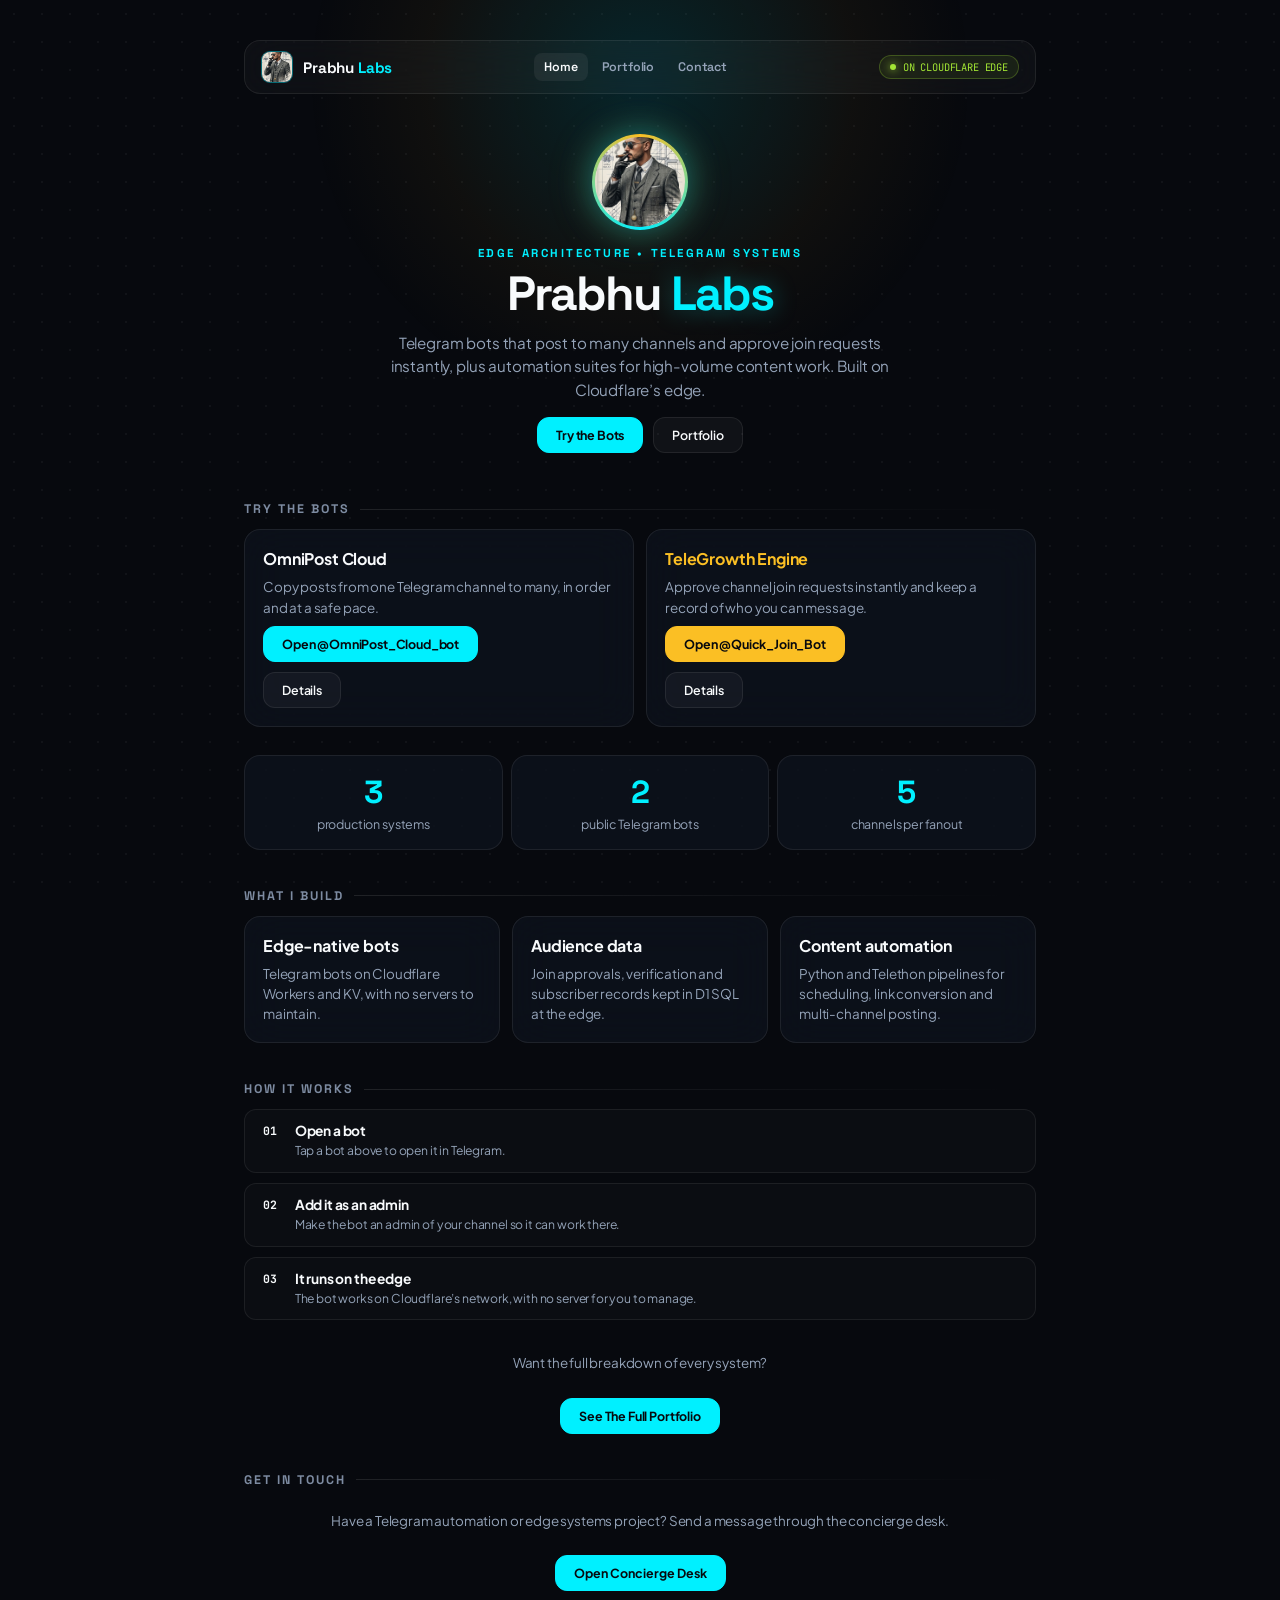
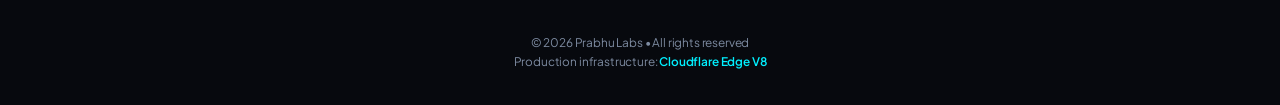
==== commit 982a795c: "Add files via upload" ====
--- a/index.html
+++ b/index.html
@@ -4,15 +4,15 @@
 <meta charset="UTF-8">
 <meta name="viewport" content="width=device-width, initial-scale=1, viewport-fit=cover">
 <meta name="google-site-verification" content="xOoDM76F_64NhVbLQSdbQ8vplj_5hRjWDnlX9agB4EY" />
-<title>Prabhu Labs • Systems &amp; Edge Engineering</title>
-<meta name="description" content="Serverless Telegram distribution platforms, D1 SQL data aggregation, and MTProto cloud pipelines.">
-<meta property="og:title" content="Prabhu Labs — Hybrid Systems &amp; Automation Showcase">
-<meta property="og:description" content="Serverless Telegram distribution platforms, D1 SQL data aggregation, and MTProto cloud pipelines.">
+<title>Prabhu Labs • Telegram Bots &amp; Edge Automation</title>
+<meta name="description" content="Telegram bots for channel owners: post to many channels and approve join requests instantly. Built on Cloudflare’s edge.">
+<meta property="og:title" content="Prabhu Labs — Telegram Bots &amp; Edge Automation">
+<meta property="og:description" content="Telegram bots for channel owners: post to many channels and approve join requests instantly. Built on Cloudflare’s edge.">
 <meta property="og:type" content="website">
 <meta property="og:site_name" content="Prabhu Labs">
 <meta name="twitter:card" content="summary_large_image">
 <meta name="theme-color" content="#07090e">
-<link rel="icon" href="logo.png">
+<link rel="icon" href="/logo.png">
 <link rel="canonical" href="https://prabhu-labs.in/">
 <meta property="og:url" content="https://prabhu-labs.in/">
 <meta property="og:image" content="https://prabhu-labs.in/og-home.png">
@@ -22,29 +22,29 @@
 <link rel="preconnect" href="https://fonts.googleapis.com">
 <link rel="preconnect" href="https://fonts.gstatic.com" crossorigin>
 <link href="https://fonts.googleapis.com/css2?family=JetBrains+Mono:wght@400;600;700&family=Plus+Jakarta+Sans:wght@400;500;600;700;800&family=Space+Grotesk:wght@600;700;800&display=swap" rel="stylesheet">
-<link rel="stylesheet" href="style.css">
+<link rel="stylesheet" href="/style.css">
 </head>
 <body>
 <div class="bg-matrix" aria-hidden="true"></div>
 <div class="ambient-glow" aria-hidden="true"></div>
 <main class="app-shell">
   <nav class="nav-bar" aria-label="Site">
-    <a class="nav-brand" href="index.html" aria-label="Prabhu Labs home">
-      <div class="nav-logo"><img src="logo.png" alt="" onerror="this.parentElement.textContent='PL'"></div>
+    <a class="nav-brand" href="/" aria-label="Prabhu Labs home">
+      <div class="nav-logo"><img src="/logo.png" alt="" onerror="this.parentElement.textContent='PL'"></div>
       <span class="nav-title">Prabhu <span>Labs</span></span>
     </a>
-    <div class="nav-links"><a href="index.html" aria-current="page">Home</a><a href="portfolio.html">Portfolio</a><a href="contact.html">Contact</a></div>
-    <div class="status-badge" role="status"><span class="status-pulse"></span><span>EDGE CLUSTER LIVE</span></div>
+    <div class="nav-links"><a href="/" aria-current="page">Home</a><a href="/portfolio">Portfolio</a><a href="/contact">Contact</a></div>
+    <div class="status-badge" role="status"><span class="status-pulse"></span><span>ON CLOUDFLARE EDGE</span></div>
   </nav>
 
   <header class="hero-panel">
-    <div class="avatar-halo"><div class="avatar-inner"><img src="logo.png" alt="Prabhu Labs logo" onerror="this.style.display='none'"></div></div>
+    <div class="avatar-halo"><div class="avatar-inner"><img src="/logo.png" alt="Prabhu Labs logo" onerror="this.style.display='none'"></div></div>
     <div class="hero-kicker">EDGE ARCHITECTURE • TELEGRAM SYSTEMS</div>
     <h1 class="hero-title">Prabhu <span class="glow">Labs</span></h1>
-    <p class="hero-desc">Serverless Telegram distribution platforms, D1 SQL audience pipelines, and automated MTProto engines running on edge and cloud compute.</p>
+    <p class="hero-desc">Telegram bots that post to many channels and approve join requests instantly, plus automation suites for high-volume content work. Built on Cloudflare’s edge.</p>
     <div class="hero-cta-rack">
       <a class="btn-action primary" href="#bots">Try the Bots</a>
-      <a class="btn-action" href="portfolio.html">Portfolio</a>
+      <a class="btn-action" href="/portfolio">Portfolio</a>
     </div>
   </header>
 
@@ -54,12 +54,12 @@
       <div class="feature">
         <h3>OmniPost Cloud</h3>
         <p>Copy posts from one Telegram channel to many, in order and at a safe pace.</p>
-        <div class="hero-cta-rack left"><a class="btn-action primary" href="https://t.me/OmniPost_Cloud_bot" target="_blank" rel="noopener noreferrer" data-tg="OmniPost_Cloud_bot">Open @OmniPost_Cloud_bot</a><a class="btn-action" href="omnipost.html">Details</a></div>
+        <div class="hero-cta-rack left"><a class="btn-action primary" href="https://t.me/OmniPost_Cloud_bot" target="_blank" rel="noopener noreferrer" data-tg="OmniPost_Cloud_bot">Open @OmniPost_Cloud_bot</a><a class="btn-action" href="/omnipost">Details</a></div>
       </div>
       <div class="feature gold">
         <h3>TeleGrowth Engine</h3>
         <p>Approve channel join requests instantly and keep a record of who you can message.</p>
-        <div class="hero-cta-rack left"><a class="btn-action primary" href="https://t.me/Quick_Join_Bot" target="_blank" rel="noopener noreferrer" data-tg="Quick_Join_Bot">Open @Quick_Join_Bot</a><a class="btn-action" href="telegrowth.html">Details</a></div>
+        <div class="hero-cta-rack left"><a class="btn-action primary" href="https://t.me/Quick_Join_Bot" target="_blank" rel="noopener noreferrer" data-tg="Quick_Join_Bot">Open @Quick_Join_Bot</a><a class="btn-action" href="/telegrowth">Details</a></div>
       </div>
     </div>
   </section>
@@ -92,7 +92,7 @@
 
   <section class="cta-band" aria-label="Portfolio">
     <p class="about-p">Want the full breakdown of every system?</p>
-    <a class="btn-action primary" href="portfolio.html">See The Full Portfolio</a>
+    <a class="btn-action primary" href="/portfolio">See The Full Portfolio</a>
   </section>
 
   <section class="cta-band" id="contact" aria-labelledby="contact-h">
@@ -135,6 +135,6 @@
 </div>
 
 
-<script src="app.js"></script>
+<script src="/app.js"></script>
 </body>
 </html>
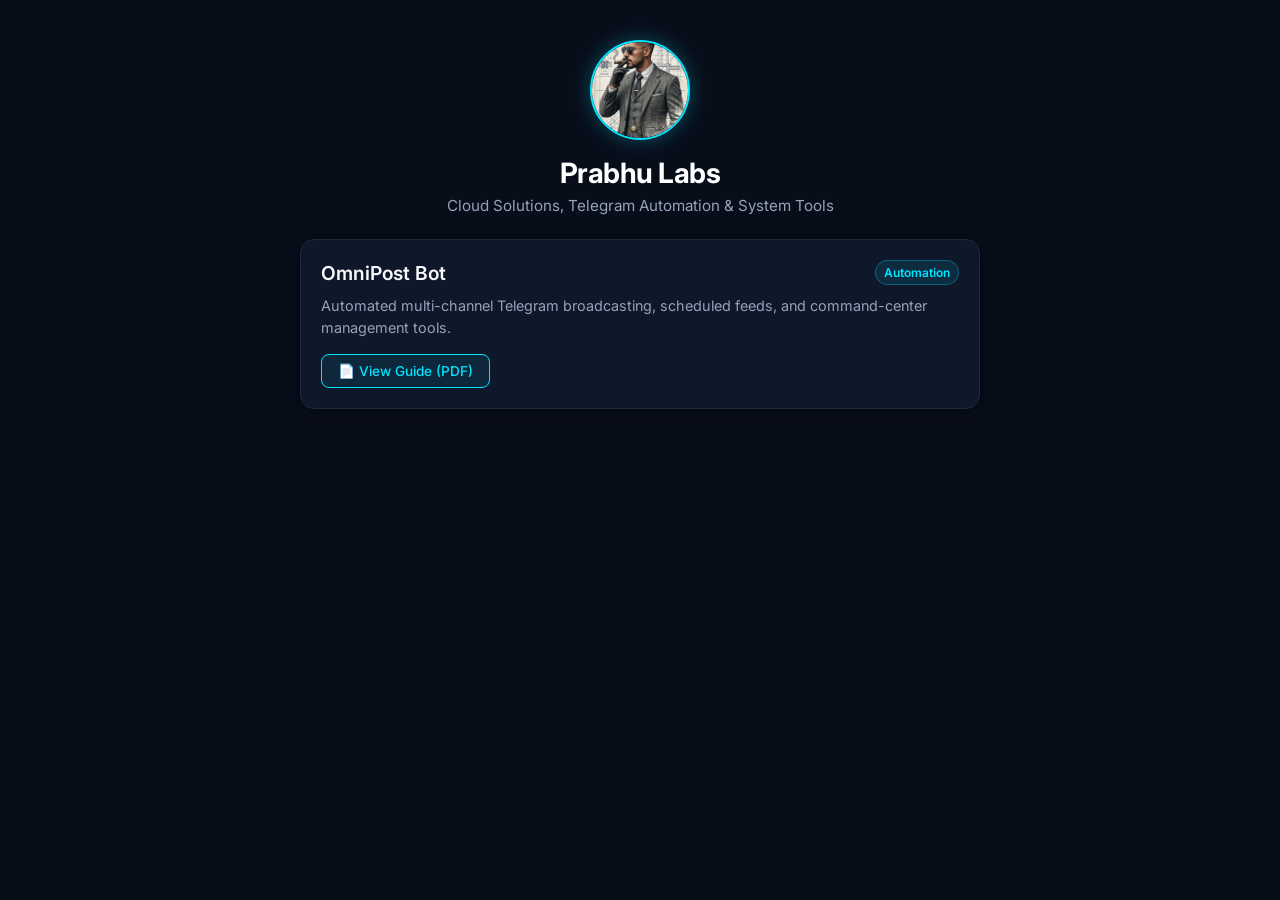
==== commit be15cdd4: "Add files via upload" ====
--- a/index.html
+++ b/index.html
@@ -1,140 +1,314 @@
 <!DOCTYPE html>
 <html lang="en">
 <head>
-<meta charset="UTF-8">
-<meta name="viewport" content="width=device-width, initial-scale=1, viewport-fit=cover">
-<meta name="google-site-verification" content="xOoDM76F_64NhVbLQSdbQ8vplj_5hRjWDnlX9agB4EY" />
-<title>Prabhu Labs • Telegram Bots &amp; Edge Automation</title>
-<meta name="description" content="Telegram bots for channel owners: post to many channels and approve join requests instantly. Built on Cloudflare’s edge.">
-<meta property="og:title" content="Prabhu Labs — Telegram Bots &amp; Edge Automation">
-<meta property="og:description" content="Telegram bots for channel owners: post to many channels and approve join requests instantly. Built on Cloudflare’s edge.">
-<meta property="og:type" content="website">
-<meta property="og:site_name" content="Prabhu Labs">
-<meta name="twitter:card" content="summary_large_image">
-<meta name="theme-color" content="#07090e">
-<link rel="icon" href="/logo.png">
-<link rel="canonical" href="https://prabhu-labs.in/">
-<meta property="og:url" content="https://prabhu-labs.in/">
-<meta property="og:image" content="https://prabhu-labs.in/og-home.png">
-<meta property="og:image:width" content="1200">
-<meta property="og:image:height" content="630">
-<script src="https://telegram.org/js/telegram-web-app.js"></script>
-<link rel="preconnect" href="https://fonts.googleapis.com">
-<link rel="preconnect" href="https://fonts.gstatic.com" crossorigin>
-<link href="https://fonts.googleapis.com/css2?family=JetBrains+Mono:wght@400;600;700&family=Plus+Jakarta+Sans:wght@400;500;600;700;800&family=Space+Grotesk:wght@600;700;800&display=swap" rel="stylesheet">
-<link rel="stylesheet" href="/style.css">
+  <meta charset="UTF-8">
+  <meta name="viewport" content="width=device-width, initial-scale=1.0">
+  
+  <!-- Primary Meta Tags -->
+  <title>Prabhu Labs</title>
+  <meta name="title" content="Prabhu Labs">
+  <meta name="description" content="Official project hub and showcase for Prabhu Labs automations, bots, and tools.">
+
+  <!-- Open Graph / Telegram / WhatsApp -->
+  <meta property="og:type" content="website">
+  <meta property="og:url" content="https://www.prabhu-labs.in/">
+  <meta property="og:title" content="Prabhu Labs">
+  <meta property="og:description" content="Official project hub and showcase for Prabhu Labs automations, bots, and tools.">
+  <meta property="og:image" content="https://www.prabhu-labs.in/logo.png">
+
+  <!-- Twitter -->
+  <meta property="twitter:card" content="summary_large_image">
+  <meta property="twitter:url" content="https://www.prabhu-labs.in/">
+  <meta property="twitter:title" content="Prabhu Labs">
+  <meta property="twitter:description" content="Official project hub and showcase for Prabhu Labs automations, bots, and tools.">
+  <meta property="twitter:image" content="https://www.prabhu-labs.in/logo.png">
+
+  <!-- Performance & Fonts Preconnect -->
+  <link rel="preconnect" href="https://fonts.googleapis.com">
+  <link rel="preconnect" href="https://fonts.gstatic.com" crossorigin>
+  <link href="https://fonts.googleapis.com/css2?family=Inter:wght@400;500;600;700&display=swap" rel="stylesheet">
+
+  <!-- Structured Data (JSON-LD) -->
+  <script type="application/ld+json">
+  {
+    "@context": "https://schema.org",
+    "@type": "WebSite",
+    "name": "Prabhu Labs",
+    "url": "https://www.prabhu-labs.in/"
+  }
+  </script>
+
+  <style>
+    * {
+      box-sizing: border-box;
+      margin: 0;
+      padding: 0;
+      font-family: 'Inter', sans-serif;
+    }
+
+    body {
+      background-color: #080d1a;
+      color: #e2e8f0;
+      min-height: 100vh;
+      display: flex;
+      flex-direction: column;
+      align-items: center;
+      padding: 40px 16px;
+    }
+
+    .container {
+      width: 100%;
+      max-width: 680px;
+      display: flex;
+      flex-direction: column;
+      align-items: center;
+      gap: 24px;
+    }
+
+    /* Profile Header */
+    .profile-section {
+      text-align: center;
+      display: flex;
+      flex-direction: column;
+      align-items: center;
+    }
+
+    .avatar {
+      width: 100px;
+      height: 100px;
+      border-radius: 50%;
+      border: 2px solid #00e5ff;
+      box-shadow: 0 0 20px rgba(0, 229, 255, 0.3);
+      object-fit: cover;
+      margin-bottom: 16px;
+      aspect-ratio: 1 / 1;
+    }
+
+    .title {
+      font-size: 1.75rem;
+      font-weight: 700;
+      color: #ffffff;
+      letter-spacing: -0.5px;
+    }
+
+    .subtitle {
+      color: #94a3b8;
+      font-size: 0.95rem;
+      margin-top: 6px;
+    }
+
+    /* Cards */
+    .card {
+      width: 100%;
+      background: #0f172a;
+      border: 1px solid #1e293b;
+      border-radius: 14px;
+      padding: 20px;
+      box-shadow: 0 4px 20px rgba(0, 0, 0, 0.4);
+      transition: border-color 0.2s ease, transform 0.2s ease;
+    }
+
+    .card:hover {
+      border-color: rgba(0, 229, 255, 0.4);
+    }
+
+    .card-header {
+      display: flex;
+      align-items: center;
+      justify-content: space-between;
+      margin-bottom: 10px;
+    }
+
+    .badge {
+      font-size: 0.75rem;
+      padding: 4px 8px;
+      border-radius: 20px;
+      background: rgba(0, 229, 255, 0.1);
+      color: #00e5ff;
+      border: 1px solid rgba(0, 229, 255, 0.3);
+      font-weight: 600;
+    }
+
+    .card-title {
+      font-size: 1.2rem;
+      font-weight: 600;
+      color: #f8fafc;
+    }
+
+    .card-desc {
+      font-size: 0.9rem;
+      color: #94a3b8;
+      line-height: 1.5;
+      margin-bottom: 16px;
+    }
+
+    /* Actions */
+    .card-actions {
+      display: flex;
+      flex-wrap: wrap;
+      gap: 10px;
+    }
+
+    .btn {
+      display: inline-flex;
+      align-items: center;
+      gap: 6px;
+      padding: 8px 16px;
+      border-radius: 8px;
+      font-size: 0.85rem;
+      font-weight: 500;
+      text-decoration: none;
+      cursor: pointer;
+      transition: all 0.2s ease;
+      border: none;
+    }
+
+    .btn-primary {
+      background: #00e5ff;
+      color: #080d1a;
+      font-weight: 600;
+    }
+
+    .btn-primary:hover {
+      background: #33ebff;
+      box-shadow: 0 0 12px rgba(0, 229, 255, 0.4);
+    }
+
+    .btn-outline {
+      background: rgba(0, 229, 255, 0.08);
+      border: 1px solid #00e5ff;
+      color: #00e5ff;
+    }
+
+    .btn-outline:hover {
+      background: rgba(0, 229, 255, 0.18);
+    }
+
+    /* Modal Styling */
+    .modal-overlay {
+      display: none;
+      position: fixed;
+      inset: 0;
+      z-index: 9999;
+      background: rgba(0, 0, 0, 0.85);
+      backdrop-filter: blur(6px);
+      justify-content: center;
+      align-items: center;
+      padding: 16px;
+    }
+
+    .modal-container {
+      position: relative;
+      width: 100%;
+      max-width: 900px;
+      height: 85vh;
+      background: #0f172a;
+      border: 1px solid #00e5ff;
+      border-radius: 12px;
+      display: flex;
+      flex-direction: column;
+      overflow: hidden;
+      box-shadow: 0 0 30px rgba(0, 229, 255, 0.25);
+    }
+
+    .modal-header {
+      display: flex;
+      justify-content: space-between;
+      align-items: center;
+      padding: 12px 18px;
+      border-bottom: 1px solid #1e293b;
+      background: #090e1a;
+    }
+
+    .modal-header span {
+      color: #00e5ff;
+      font-weight: 600;
+      font-size: 0.95rem;
+    }
+
+    .modal-close-btn {
+      background: transparent;
+      border: none;
+      color: #94a3b8;
+      font-size: 1.6rem;
+      cursor: pointer;
+      line-height: 1;
+    }
+
+    .modal-close-btn:hover {
+      color: #ffffff;
+    }
+
+    .pdf-frame {
+      width: 100%;
+      height: 100%;
+      border: none;
+      background: #1e293b;
+    }
+  </style>
 </head>
 <body>
-<div class="bg-matrix" aria-hidden="true"></div>
-<div class="ambient-glow" aria-hidden="true"></div>
-<main class="app-shell">
-  <nav class="nav-bar" aria-label="Site">
-    <a class="nav-brand" href="/" aria-label="Prabhu Labs home">
-      <div class="nav-logo"><img src="/logo.png" alt="" onerror="this.parentElement.textContent='PL'"></div>
-      <span class="nav-title">Prabhu <span>Labs</span></span>
-    </a>
-    <div class="nav-links"><a href="/" aria-current="page">Home</a><a href="/portfolio">Portfolio</a><a href="/contact">Contact</a></div>
-    <div class="status-badge" role="status"><span class="status-pulse"></span><span>ON CLOUDFLARE EDGE</span></div>
-  </nav>
-
-  <header class="hero-panel">
-    <div class="avatar-halo"><div class="avatar-inner"><img src="/logo.png" alt="Prabhu Labs logo" onerror="this.style.display='none'"></div></div>
-    <div class="hero-kicker">EDGE ARCHITECTURE • TELEGRAM SYSTEMS</div>
-    <h1 class="hero-title">Prabhu <span class="glow">Labs</span></h1>
-    <p class="hero-desc">Telegram bots that post to many channels and approve join requests instantly, plus automation suites for high-volume content work. Built on Cloudflare’s edge.</p>
-    <div class="hero-cta-rack">
-      <a class="btn-action primary" href="#bots">Try the Bots</a>
-      <a class="btn-action" href="/portfolio">Portfolio</a>
-    </div>
-  </header>
-
-  <section id="bots" aria-labelledby="bots-h">
-    <div class="section-head"><h2 id="bots-h">Try The Bots</h2></div>
-    <div class="feature-grid two">
-      <div class="feature">
-        <h3>OmniPost Cloud</h3>
-        <p>Copy posts from one Telegram channel to many, in order and at a safe pace.</p>
-        <div class="hero-cta-rack left"><a class="btn-action primary" href="https://t.me/OmniPost_Cloud_bot" target="_blank" rel="noopener noreferrer" data-tg="OmniPost_Cloud_bot">Open @OmniPost_Cloud_bot</a><a class="btn-action" href="/omnipost">Details</a></div>
+
+  <main class="container">
+    <!-- Header Section -->
+    <header class="profile-section">
+      <img src="logo.png" alt="Prabhu Labs Logo" class="avatar" width="100" height="100" loading="eager" fetchpriority="high">
+      <h1 class="title">Prabhu Labs</h1>
+      <p class="subtitle">Cloud Solutions, Telegram Automation & System Tools</p>
+    </header>
+
+    <!-- OmniPost Bot Card -->
+    <section class="card">
+      <div class="card-header">
+        <h2 class="card-title">OmniPost Bot</h2>
+        <span class="badge">Automation</span>
       </div>
-      <div class="feature gold">
-        <h3>TeleGrowth Engine</h3>
-        <p>Approve channel join requests instantly and keep a record of who you can message.</p>
-        <div class="hero-cta-rack left"><a class="btn-action primary" href="https://t.me/Quick_Join_Bot" target="_blank" rel="noopener noreferrer" data-tg="Quick_Join_Bot">Open @Quick_Join_Bot</a><a class="btn-action" href="/telegrowth">Details</a></div>
+      <p class="card-desc">
+        Automated multi-channel Telegram broadcasting, scheduled feeds, and command-center management tools.
+      </p>
+      <div class="card-actions">
+        <!-- Interactive PDF Trigger Button -->
+        <button type="button" class="btn btn-outline" onclick="openPdfModal()">
+          📄 View Guide (PDF)
+        </button>
       </div>
-    </div>
-  </section>
-
-  <section aria-label="Numbers">
-    <div class="specs-grid three">
-      <div class="stat"><b>3</b><span>production systems</span></div>
-      <div class="stat"><b>2</b><span>public Telegram bots</span></div>
-      <div class="stat"><b>5</b><span>channels per fanout</span></div>
-    </div>
-  </section>
-
-  <section aria-labelledby="what-h">
-    <div class="section-head"><h2 id="what-h">What I Build</h2></div>
-    <div class="feature-grid">
-      <div class="feature"><h3>Edge-native bots</h3><p>Telegram bots on Cloudflare Workers and KV, with no servers to maintain.</p></div>
-      <div class="feature"><h3>Audience data</h3><p>Join approvals, verification and subscriber records kept in D1 SQL at the edge.</p></div>
-      <div class="feature"><h3>Content automation</h3><p>Python and Telethon pipelines for scheduling, link conversion and multi-channel posting.</p></div>
-    </div>
-  </section>
-
-    <section aria-labelledby="how-h">
-    <div class="section-head"><h2 id="how-h">How It Works</h2></div>
-    <ol class="steps">
-      <li class="step"><div class="step-num">01</div><div><h4>Open a bot</h4><p>Tap a bot above to open it in Telegram.</p></div></li>
-      <li class="step"><div class="step-num">02</div><div><h4>Add it as an admin</h4><p>Make the bot an admin of your channel so it can work there.</p></div></li>
-      <li class="step"><div class="step-num">03</div><div><h4>It runs on the edge</h4><p>The bot works on Cloudflare’s network, with no server for you to manage.</p></div></li>
-    </ol>
-  </section>
-
-  <section class="cta-band" aria-label="Portfolio">
-    <p class="about-p">Want the full breakdown of every system?</p>
-    <a class="btn-action primary" href="/portfolio">See The Full Portfolio</a>
-  </section>
-
-  <section class="cta-band" id="contact" aria-labelledby="contact-h">
-    <div class="section-head" style="width:100%"><h2 id="contact-h">Get In Touch</h2></div>
-    <p class="about-p">Have a Telegram automation or edge systems project? Send a message through the concierge desk.</p>
-    <button class="btn-action primary" data-open="desk">Open Concierge Desk</button>
-  </section>
-
-  <footer class="app-footer">
-    <div>© 2026 Prabhu Labs • All rights reserved</div>
-    <div>Production infrastructure: <span>Cloudflare Edge V8</span></div>
-  </footer>
-</main>
-
-<div class="drawer-overlay" id="drawer-desk" role="dialog" aria-modal="true" aria-labelledby="t-desk" inert>
-  <div class="drawer-card">
-    <div class="drawer-grip"></div>
-    <div class="drawer-top"><h2 id="t-desk">Admin <span>Concierge Desk</span></h2><button class="btn-close" data-close aria-label="Close">✕</button></div>
-    <div class="bot-callout">
-      <div><h5>Prabhu Labs Sentinel</h5><p>@prabhulabs_bot • Relay Gateway</p></div>
-      <a href="https://t.me/prabhulabs_bot" target="_blank" rel="noopener noreferrer" class="btn-launch" data-tg="prabhulabs_bot">Open Telegram</a>
-    </div>
-    <form class="dispatch-form" id="concierge-form" novalidate>
-      <div class="form-group">
-        <label class="form-label" for="contact-input">Contact</label>
-        <input type="text" id="contact-input" class="form-input" placeholder="@telegram_handle or user@email.com" maxlength="120" autocomplete="off" required>
+    </section>
+  </main>
+
+  <!-- In-Browser PDF Modal Viewer -->
+  <div id="pdfModal" class="modal-overlay">
+    <div class="modal-container">
+      <div class="modal-header">
+        <span>OmniPost Bot - User Documentation</span>
+        <button type="button" class="modal-close-btn" onclick="closePdfModal()">&times;</button>
       </div>
-      <div class="form-group">
-        <label class="form-label" for="message-input">Message</label>
-        <textarea id="message-input" class="form-textarea" placeholder="Describe your inquiry, proposal, or systems request..." maxlength="1500" required></textarea>
-      </div>
-      <input type="text" name="website" id="hp" class="hp" tabindex="-1" autocomplete="off" aria-hidden="true">
-      <button type="submit" class="btn-submit" id="submit-btn">Send message</button>
-    </form>
-    <div class="form-receipt" id="form-receipt" role="status" aria-live="polite">
-      <div class="receipt-title" id="receipt-title"></div>
-      <p class="receipt-desc" id="receipt-desc"></p>
+      <iframe src="/Omnipost-guide.pdf#toolbar=1" class="pdf-frame" title="OmniPost User Guide"></iframe>
     </div>
   </div>
-</div>
-
-
-<script src="/app.js"></script>
+
+  <script>
+    function openPdfModal() {
+      document.getElementById('pdfModal').style.display = 'flex';
+      document.body.style.overflow = 'hidden';
+    }
+
+    function closePdfModal() {
+      document.getElementById('pdfModal').style.display = 'none';
+      document.body.style.overflow = 'auto';
+    }
+
+    window.addEventListener('click', function(e) {
+      const modal = document.getElementById('pdfModal');
+      if (e.target === modal) {
+        closePdfModal();
+      }
+    });
+
+    window.addEventListener('keydown', function(e) {
+      if (e.key === 'Escape') {
+        closePdfModal();
+      }
+    });
+  </script>
 </body>
-</html>
+</html>
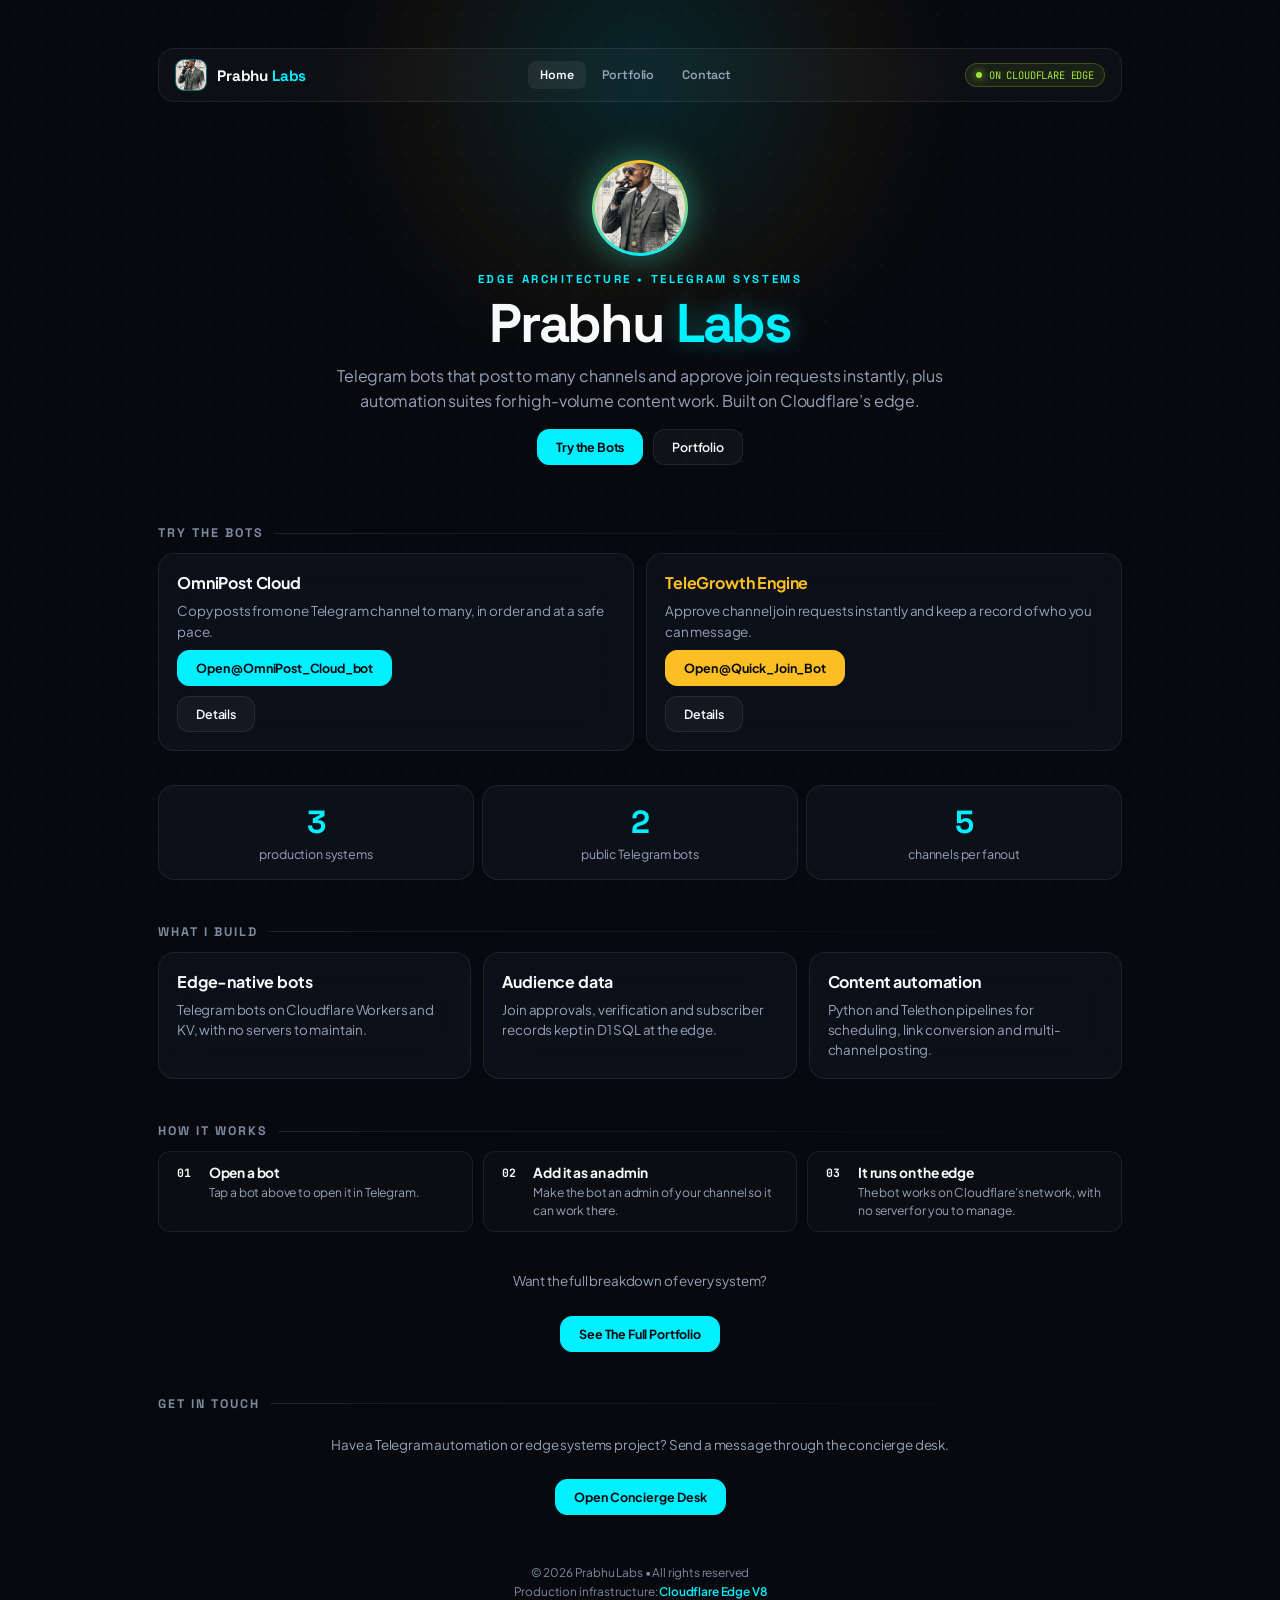
==== commit 1f7a8818: "Add files via upload" ====
--- a/index.html
+++ b/index.html
@@ -1,314 +1,140 @@
 <!DOCTYPE html>
 <html lang="en">
 <head>
-  <meta charset="UTF-8">
-  <meta name="viewport" content="width=device-width, initial-scale=1.0">
-  
-  <!-- Primary Meta Tags -->
-  <title>Prabhu Labs</title>
-  <meta name="title" content="Prabhu Labs">
-  <meta name="description" content="Official project hub and showcase for Prabhu Labs automations, bots, and tools.">
-
-  <!-- Open Graph / Telegram / WhatsApp -->
-  <meta property="og:type" content="website">
-  <meta property="og:url" content="https://www.prabhu-labs.in/">
-  <meta property="og:title" content="Prabhu Labs">
-  <meta property="og:description" content="Official project hub and showcase for Prabhu Labs automations, bots, and tools.">
-  <meta property="og:image" content="https://www.prabhu-labs.in/logo.png">
-
-  <!-- Twitter -->
-  <meta property="twitter:card" content="summary_large_image">
-  <meta property="twitter:url" content="https://www.prabhu-labs.in/">
-  <meta property="twitter:title" content="Prabhu Labs">
-  <meta property="twitter:description" content="Official project hub and showcase for Prabhu Labs automations, bots, and tools.">
-  <meta property="twitter:image" content="https://www.prabhu-labs.in/logo.png">
-
-  <!-- Performance & Fonts Preconnect -->
-  <link rel="preconnect" href="https://fonts.googleapis.com">
-  <link rel="preconnect" href="https://fonts.gstatic.com" crossorigin>
-  <link href="https://fonts.googleapis.com/css2?family=Inter:wght@400;500;600;700&display=swap" rel="stylesheet">
-
-  <!-- Structured Data (JSON-LD) -->
-  <script type="application/ld+json">
-  {
-    "@context": "https://schema.org",
-    "@type": "WebSite",
-    "name": "Prabhu Labs",
-    "url": "https://www.prabhu-labs.in/"
-  }
-  </script>
-
-  <style>
-    * {
-      box-sizing: border-box;
-      margin: 0;
-      padding: 0;
-      font-family: 'Inter', sans-serif;
-    }
-
-    body {
-      background-color: #080d1a;
-      color: #e2e8f0;
-      min-height: 100vh;
-      display: flex;
-      flex-direction: column;
-      align-items: center;
-      padding: 40px 16px;
-    }
-
-    .container {
-      width: 100%;
-      max-width: 680px;
-      display: flex;
-      flex-direction: column;
-      align-items: center;
-      gap: 24px;
-    }
-
-    /* Profile Header */
-    .profile-section {
-      text-align: center;
-      display: flex;
-      flex-direction: column;
-      align-items: center;
-    }
-
-    .avatar {
-      width: 100px;
-      height: 100px;
-      border-radius: 50%;
-      border: 2px solid #00e5ff;
-      box-shadow: 0 0 20px rgba(0, 229, 255, 0.3);
-      object-fit: cover;
-      margin-bottom: 16px;
-      aspect-ratio: 1 / 1;
-    }
-
-    .title {
-      font-size: 1.75rem;
-      font-weight: 700;
-      color: #ffffff;
-      letter-spacing: -0.5px;
-    }
-
-    .subtitle {
-      color: #94a3b8;
-      font-size: 0.95rem;
-      margin-top: 6px;
-    }
-
-    /* Cards */
-    .card {
-      width: 100%;
-      background: #0f172a;
-      border: 1px solid #1e293b;
-      border-radius: 14px;
-      padding: 20px;
-      box-shadow: 0 4px 20px rgba(0, 0, 0, 0.4);
-      transition: border-color 0.2s ease, transform 0.2s ease;
-    }
-
-    .card:hover {
-      border-color: rgba(0, 229, 255, 0.4);
-    }
-
-    .card-header {
-      display: flex;
-      align-items: center;
-      justify-content: space-between;
-      margin-bottom: 10px;
-    }
-
-    .badge {
-      font-size: 0.75rem;
-      padding: 4px 8px;
-      border-radius: 20px;
-      background: rgba(0, 229, 255, 0.1);
-      color: #00e5ff;
-      border: 1px solid rgba(0, 229, 255, 0.3);
-      font-weight: 600;
-    }
-
-    .card-title {
-      font-size: 1.2rem;
-      font-weight: 600;
-      color: #f8fafc;
-    }
-
-    .card-desc {
-      font-size: 0.9rem;
-      color: #94a3b8;
-      line-height: 1.5;
-      margin-bottom: 16px;
-    }
-
-    /* Actions */
-    .card-actions {
-      display: flex;
-      flex-wrap: wrap;
-      gap: 10px;
-    }
-
-    .btn {
-      display: inline-flex;
-      align-items: center;
-      gap: 6px;
-      padding: 8px 16px;
-      border-radius: 8px;
-      font-size: 0.85rem;
-      font-weight: 500;
-      text-decoration: none;
-      cursor: pointer;
-      transition: all 0.2s ease;
-      border: none;
-    }
-
-    .btn-primary {
-      background: #00e5ff;
-      color: #080d1a;
-      font-weight: 600;
-    }
-
-    .btn-primary:hover {
-      background: #33ebff;
-      box-shadow: 0 0 12px rgba(0, 229, 255, 0.4);
-    }
-
-    .btn-outline {
-      background: rgba(0, 229, 255, 0.08);
-      border: 1px solid #00e5ff;
-      color: #00e5ff;
-    }
-
-    .btn-outline:hover {
-      background: rgba(0, 229, 255, 0.18);
-    }
-
-    /* Modal Styling */
-    .modal-overlay {
-      display: none;
-      position: fixed;
-      inset: 0;
-      z-index: 9999;
-      background: rgba(0, 0, 0, 0.85);
-      backdrop-filter: blur(6px);
-      justify-content: center;
-      align-items: center;
-      padding: 16px;
-    }
-
-    .modal-container {
-      position: relative;
-      width: 100%;
-      max-width: 900px;
-      height: 85vh;
-      background: #0f172a;
-      border: 1px solid #00e5ff;
-      border-radius: 12px;
-      display: flex;
-      flex-direction: column;
-      overflow: hidden;
-      box-shadow: 0 0 30px rgba(0, 229, 255, 0.25);
-    }
-
-    .modal-header {
-      display: flex;
-      justify-content: space-between;
-      align-items: center;
-      padding: 12px 18px;
-      border-bottom: 1px solid #1e293b;
-      background: #090e1a;
-    }
-
-    .modal-header span {
-      color: #00e5ff;
-      font-weight: 600;
-      font-size: 0.95rem;
-    }
-
-    .modal-close-btn {
-      background: transparent;
-      border: none;
-      color: #94a3b8;
-      font-size: 1.6rem;
-      cursor: pointer;
-      line-height: 1;
-    }
-
-    .modal-close-btn:hover {
-      color: #ffffff;
-    }
-
-    .pdf-frame {
-      width: 100%;
-      height: 100%;
-      border: none;
-      background: #1e293b;
-    }
-  </style>
+<meta charset="UTF-8">
+<meta name="viewport" content="width=device-width, initial-scale=1, viewport-fit=cover">
+<meta name="google-site-verification" content="xOoDM76F_64NhVbLQSdbQ8vplj_5hRjWDnlX9agB4EY" />
+<title>Prabhu Labs • Telegram Bots &amp; Edge Automation</title>
+<meta name="description" content="Telegram bots for channel owners: post to many channels and approve join requests instantly. Built on Cloudflare’s edge.">
+<meta property="og:title" content="Prabhu Labs — Telegram Bots &amp; Edge Automation">
+<meta property="og:description" content="Telegram bots for channel owners: post to many channels and approve join requests instantly. Built on Cloudflare’s edge.">
+<meta property="og:type" content="website">
+<meta property="og:site_name" content="Prabhu Labs">
+<meta name="twitter:card" content="summary_large_image">
+<meta name="theme-color" content="#07090e">
+<link rel="icon" href="/logo.png">
+<link rel="canonical" href="https://prabhu-labs.in/">
+<meta property="og:url" content="https://prabhu-labs.in/">
+<meta property="og:image" content="https://prabhu-labs.in/og-home.png">
+<meta property="og:image:width" content="1200">
+<meta property="og:image:height" content="630">
+<script src="https://telegram.org/js/telegram-web-app.js"></script>
+<link rel="preconnect" href="https://fonts.googleapis.com">
+<link rel="preconnect" href="https://fonts.gstatic.com" crossorigin>
+<link href="https://fonts.googleapis.com/css2?family=JetBrains+Mono:wght@400;600;700&family=Plus+Jakarta+Sans:wght@400;500;600;700;800&family=Space+Grotesk:wght@600;700;800&display=swap" rel="stylesheet">
+<link rel="stylesheet" href="/style.css">
 </head>
 <body>
+<div class="bg-matrix" aria-hidden="true"></div>
+<div class="ambient-glow" aria-hidden="true"></div>
+<main class="app-shell">
+  <nav class="nav-bar" aria-label="Site">
+    <a class="nav-brand" href="/" aria-label="Prabhu Labs home">
+      <div class="nav-logo"><img src="/logo.png" alt="" onerror="this.parentElement.textContent='PL'"></div>
+      <span class="nav-title">Prabhu <span>Labs</span></span>
+    </a>
+    <div class="nav-links"><a href="/" aria-current="page">Home</a><a href="/portfolio">Portfolio</a><a href="/contact">Contact</a></div>
+    <div class="status-badge" role="status"><span class="status-pulse"></span><span>ON CLOUDFLARE EDGE</span></div>
+  </nav>
 
-  <main class="container">
-    <!-- Header Section -->
-    <header class="profile-section">
-      <img src="logo.png" alt="Prabhu Labs Logo" class="avatar" width="100" height="100" loading="eager" fetchpriority="high">
-      <h1 class="title">Prabhu Labs</h1>
-      <p class="subtitle">Cloud Solutions, Telegram Automation & System Tools</p>
-    </header>
+  <header class="hero-panel">
+    <div class="avatar-halo"><div class="avatar-inner"><img src="/logo.png" alt="Prabhu Labs logo" onerror="this.style.display='none'"></div></div>
+    <div class="hero-kicker">EDGE ARCHITECTURE • TELEGRAM SYSTEMS</div>
+    <h1 class="hero-title">Prabhu <span class="glow">Labs</span></h1>
+    <p class="hero-desc">Telegram bots that post to many channels and approve join requests instantly, plus automation suites for high-volume content work. Built on Cloudflare’s edge.</p>
+    <div class="hero-cta-rack">
+      <a class="btn-action primary" href="#bots">Try the Bots</a>
+      <a class="btn-action" href="/portfolio">Portfolio</a>
+    </div>
+  </header>
 
-    <!-- OmniPost Bot Card -->
-    <section class="card">
-      <div class="card-header">
-        <h2 class="card-title">OmniPost Bot</h2>
-        <span class="badge">Automation</span>
+  <section id="bots" aria-labelledby="bots-h">
+    <div class="section-head"><h2 id="bots-h">Try The Bots</h2></div>
+    <div class="feature-grid two">
+      <div class="feature">
+        <h3>OmniPost Cloud</h3>
+        <p>Copy posts from one Telegram channel to many, in order and at a safe pace.</p>
+        <div class="hero-cta-rack left"><a class="btn-action primary" href="https://t.me/OmniPost_Cloud_bot" target="_blank" rel="noopener noreferrer" data-tg="OmniPost_Cloud_bot">Open @OmniPost_Cloud_bot</a><a class="btn-action" href="/omnipost">Details</a></div>
       </div>
-      <p class="card-desc">
-        Automated multi-channel Telegram broadcasting, scheduled feeds, and command-center management tools.
-      </p>
-      <div class="card-actions">
-        <!-- Interactive PDF Trigger Button -->
-        <button type="button" class="btn btn-outline" onclick="openPdfModal()">
-          📄 View Guide (PDF)
-        </button>
+      <div class="feature gold">
+        <h3>TeleGrowth Engine</h3>
+        <p>Approve channel join requests instantly and keep a record of who you can message.</p>
+        <div class="hero-cta-rack left"><a class="btn-action primary" href="https://t.me/Quick_Join_Bot" target="_blank" rel="noopener noreferrer" data-tg="Quick_Join_Bot">Open @Quick_Join_Bot</a><a class="btn-action" href="/telegrowth">Details</a></div>
       </div>
-    </section>
-  </main>
+    </div>
+  </section>
 
-  <!-- In-Browser PDF Modal Viewer -->
-  <div id="pdfModal" class="modal-overlay">
-    <div class="modal-container">
-      <div class="modal-header">
-        <span>OmniPost Bot - User Documentation</span>
-        <button type="button" class="modal-close-btn" onclick="closePdfModal()">&times;</button>
+  <section aria-label="Numbers">
+    <div class="specs-grid three">
+      <div class="stat"><b>3</b><span>production systems</span></div>
+      <div class="stat"><b>2</b><span>public Telegram bots</span></div>
+      <div class="stat"><b>5</b><span>channels per fanout</span></div>
+    </div>
+  </section>
+
+  <section aria-labelledby="what-h">
+    <div class="section-head"><h2 id="what-h">What I Build</h2></div>
+    <div class="feature-grid">
+      <div class="feature"><h3>Edge-native bots</h3><p>Telegram bots on Cloudflare Workers and KV, with no servers to maintain.</p></div>
+      <div class="feature"><h3>Audience data</h3><p>Join approvals, verification and subscriber records kept in D1 SQL at the edge.</p></div>
+      <div class="feature"><h3>Content automation</h3><p>Python and Telethon pipelines for scheduling, link conversion and multi-channel posting.</p></div>
+    </div>
+  </section>
+
+    <section aria-labelledby="how-h">
+    <div class="section-head"><h2 id="how-h">How It Works</h2></div>
+    <ol class="steps">
+      <li class="step"><div class="step-num">01</div><div><h4>Open a bot</h4><p>Tap a bot above to open it in Telegram.</p></div></li>
+      <li class="step"><div class="step-num">02</div><div><h4>Add it as an admin</h4><p>Make the bot an admin of your channel so it can work there.</p></div></li>
+      <li class="step"><div class="step-num">03</div><div><h4>It runs on the edge</h4><p>The bot works on Cloudflare’s network, with no server for you to manage.</p></div></li>
+    </ol>
+  </section>
+
+  <section class="cta-band" aria-label="Portfolio">
+    <p class="about-p">Want the full breakdown of every system?</p>
+    <a class="btn-action primary" href="/portfolio">See The Full Portfolio</a>
+  </section>
+
+  <section class="cta-band" id="contact" aria-labelledby="contact-h">
+    <div class="section-head" style="width:100%"><h2 id="contact-h">Get In Touch</h2></div>
+    <p class="about-p">Have a Telegram automation or edge systems project? Send a message through the concierge desk.</p>
+    <button class="btn-action primary" data-open="desk">Open Concierge Desk</button>
+  </section>
+
+  <footer class="app-footer">
+    <div>© 2026 Prabhu Labs • All rights reserved</div>
+    <div>Production infrastructure: <span>Cloudflare Edge V8</span></div>
+  </footer>
+</main>
+
+<div class="drawer-overlay" id="drawer-desk" role="dialog" aria-modal="true" aria-labelledby="t-desk" inert>
+  <div class="drawer-card">
+    <div class="drawer-grip"></div>
+    <div class="drawer-top"><h2 id="t-desk">Admin <span>Concierge Desk</span></h2><button class="btn-close" data-close aria-label="Close">✕</button></div>
+    <div class="bot-callout">
+      <div><h5>Prabhu Labs Sentinel</h5><p>@prabhulabs_bot • Relay Gateway</p></div>
+      <a href="https://t.me/prabhulabs_bot" target="_blank" rel="noopener noreferrer" class="btn-launch" data-tg="prabhulabs_bot">Open Telegram</a>
+    </div>
+    <form class="dispatch-form" id="concierge-form" novalidate>
+      <div class="form-group">
+        <label class="form-label" for="contact-input">Contact</label>
+        <input type="text" id="contact-input" class="form-input" placeholder="@telegram_handle or user@email.com" maxlength="120" autocomplete="off" required>
       </div>
-      <iframe src="/Omnipost-guide.pdf#toolbar=1" class="pdf-frame" title="OmniPost User Guide"></iframe>
+      <div class="form-group">
+        <label class="form-label" for="message-input">Message</label>
+        <textarea id="message-input" class="form-textarea" placeholder="Describe your inquiry, proposal, or systems request..." maxlength="1500" required></textarea>
+      </div>
+      <input type="text" name="website" id="hp" class="hp" tabindex="-1" autocomplete="off" aria-hidden="true">
+      <button type="submit" class="btn-submit" id="submit-btn">Send message</button>
+    </form>
+    <div class="form-receipt" id="form-receipt" role="status" aria-live="polite">
+      <div class="receipt-title" id="receipt-title"></div>
+      <p class="receipt-desc" id="receipt-desc"></p>
     </div>
   </div>
+</div>
 
-  <script>
-    function openPdfModal() {
-      document.getElementById('pdfModal').style.display = 'flex';
-      document.body.style.overflow = 'hidden';
-    }
 
-    function closePdfModal() {
-      document.getElementById('pdfModal').style.display = 'none';
-      document.body.style.overflow = 'auto';
-    }
-
-    window.addEventListener('click', function(e) {
-      const modal = document.getElementById('pdfModal');
-      if (e.target === modal) {
-        closePdfModal();
-      }
-    });
-
-    window.addEventListener('keydown', function(e) {
-      if (e.key === 'Escape') {
-        closePdfModal();
-      }
-    });
-  </script>
+<script src="/app.js"></script>
 </body>
-</html>+</html>
--- a/style.css
+++ b/style.css
@@ -0,0 +1,166 @@
+:root{--bg:#07090e;--card-bg:rgba(13,18,29,.78);--line:rgba(255,255,255,.08);--cyan:#00f0ff;--gold:#fbbf24;--lime:#a3e635;--text:#f8fafc;--muted:#94a3b8;--dim:#7d8ba1;--blur:blur(20px)}
+*{box-sizing:border-box;margin:0;padding:0;-webkit-tap-highlight-color:transparent}
+html{background:var(--bg)}
+body{background:var(--bg);color:var(--text);font-family:'Plus Jakarta Sans',system-ui,sans-serif;min-height:100dvh;overflow-x:hidden;letter-spacing:-.01em;-webkit-font-smoothing:antialiased}
+body.locked{overflow:hidden}
+:focus-visible{outline:2px solid var(--cyan);outline-offset:2px}
+.bg-matrix{position:fixed;inset:0;background-image:radial-gradient(rgba(255,255,255,.07) 1px,transparent 1px);background-size:28px 28px;pointer-events:none;opacity:.6}
+.ambient-glow{position:fixed;top:-180px;left:50%;transform:translateX(-50%);width:800px;height:520px;background:radial-gradient(circle,rgba(0,240,255,.12),rgba(251,191,36,.04) 45%,transparent 70%);pointer-events:none}
+.app-shell{position:relative;z-index:10;max-width:680px;margin:0 auto;padding:max(24px,env(safe-area-inset-top)) 18px max(24px,env(safe-area-inset-bottom));display:flex;flex-direction:column;gap:22px}
+.nav-bar{display:flex;align-items:center;justify-content:space-between;padding:10px 16px;background:rgba(255,255,255,.03);border:1px solid var(--line);border-radius:16px;backdrop-filter:var(--blur)}
+.nav-brand{display:flex;align-items:center;gap:10px}
+.nav-logo{width:32px;height:32px;border-radius:9px;background:#0d121d;border:1px solid rgba(0,240,255,.4);display:flex;align-items:center;justify-content:center;overflow:hidden;font:800 .8rem 'Space Grotesk',sans-serif;color:var(--cyan)}
+.nav-logo img,.avatar-inner img{width:100%;height:100%;object-fit:cover}
+.nav-title{font:700 .95rem 'Space Grotesk',sans-serif}.nav-title span{color:var(--cyan)}
+.status-badge{display:flex;align-items:center;gap:7px;font:.65rem 'JetBrains Mono',monospace;color:var(--lime);background:rgba(163,230,53,.08);border:1px solid rgba(163,230,53,.25);padding:4px 10px;border-radius:999px}
+.status-pulse{width:6px;height:6px;border-radius:50%;background:var(--lime);box-shadow:0 0 8px var(--lime);animation:pulse 2s infinite ease-in-out}
+@keyframes pulse{50%{opacity:.4;transform:scale(.85)}}
+@media(prefers-reduced-motion:reduce){*{animation:none!important;transition-duration:.01ms!important}}
+.hero-panel{text-align:center;padding:12px 0 10px}
+.avatar-halo{width:96px;height:96px;margin:0 auto 16px;border-radius:50%;padding:3px;background:conic-gradient(from 180deg,var(--cyan),var(--gold),var(--cyan));box-shadow:0 0 32px rgba(0,240,255,.35),0 0 50px rgba(251,191,36,.18)}
+.avatar-inner{width:100%;height:100%;border-radius:50%;background:#0d121d;overflow:hidden}
+.hero-kicker{font:700 .72rem 'Space Grotesk',sans-serif;letter-spacing:.22em;text-transform:uppercase;color:var(--cyan);margin-bottom:8px}
+.hero-title{font:800 clamp(2.2rem,5.5vw,3rem)/1.1 'Space Grotesk',sans-serif;letter-spacing:-.04em;margin-bottom:10px}
+.hero-title .glow{color:var(--cyan);text-shadow:0 0 24px rgba(0,240,255,.35)}
+.hero-desc{font-size:clamp(.86rem,2.4vw,.95rem);color:var(--muted);line-height:1.55;max-width:500px;margin:0 auto 16px}
+.hero-cta-rack{display:flex;justify-content:center;gap:10px;flex-wrap:wrap}
+.btn-action{background:rgba(255,255,255,.04);border:1px solid var(--line);color:var(--text);padding:9px 18px;border-radius:12px;font-family:inherit;font-size:.78rem;font-weight:600;cursor:pointer;display:inline-flex;align-items:center;gap:7px;transition:.2s}
+.btn-action:hover{background:rgba(0,240,255,.08);border-color:rgba(0,240,255,.35);box-shadow:0 0 16px rgba(0,240,255,.2);transform:translateY(-1px)}
+.btn-action.primary{background:var(--cyan);color:var(--bg);border-color:var(--cyan);font-weight:700}
+.section-head{display:flex;align-items:center;gap:10px;margin:10px 0 12px}
+.section-head h2{font:700 .78rem 'Space Grotesk',sans-serif;letter-spacing:.16em;text-transform:uppercase;color:var(--dim);white-space:nowrap}
+.section-head::after{content:"";flex:1;height:1px;background:linear-gradient(90deg,rgba(255,255,255,.1),transparent)}
+.deck{display:flex;flex-direction:column;gap:16px}
+.sys-card{--c:var(--cyan);--g:rgba(0,240,255,.35);--t:rgba(0,240,255,.1);background:var(--card-bg);border:1px solid var(--line);border-radius:20px;padding:clamp(18px,3.5vw,24px);backdrop-filter:var(--blur);display:flex;flex-direction:column;gap:14px;cursor:pointer;position:relative;overflow:hidden;transition:.25s cubic-bezier(.16,1,.3,1)}
+.sys-card.gold{--c:var(--gold);--g:rgba(251,191,36,.35);--t:rgba(251,191,36,.1)}
+.sys-card.lime{--c:var(--lime);--g:rgba(163,230,53,.35);--t:rgba(163,230,53,.1)}
+.sys-card:hover{border-color:var(--c);transform:translateY(-2px);box-shadow:0 18px 40px rgba(0,0,0,.6),0 0 24px var(--g)}
+.card-topbar,.card-head{display:flex;align-items:center;gap:12px}
+.card-topbar{justify-content:space-between}
+.card-icon{width:44px;height:44px;border-radius:12px;display:flex;align-items:center;justify-content:center;flex-shrink:0;background:var(--t);border:1px solid var(--c);color:var(--c)}
+.card-head h3{font-size:1.15rem;font-weight:700;margin-bottom:4px}
+.card-meta{font:600 .68rem 'JetBrains Mono',monospace;color:var(--c);display:flex;align-items:center;gap:6px;flex-wrap:wrap}
+.tag-pill{background:rgba(255,255,255,.05);border:1px solid rgba(255,255,255,.1);padding:1px 7px;border-radius:5px;color:var(--muted)}
+.tag-pill.clickable-pill{cursor:pointer;transition:all .2s ease}
+.tag-pill.clickable-pill:hover{background:rgba(255,255,255,.15);color:#fff;border-color:rgba(255,255,255,.3)}
+.card-arrow{width:34px;height:34px;border-radius:50%;background:rgba(255,255,255,.04);border:1px solid var(--line);display:flex;align-items:center;justify-content:center;color:var(--muted);transition:.2s;flex-shrink:0}
+.sys-card:hover .card-arrow{background:var(--c);color:var(--bg);border-color:var(--c);transform:translateX(2px)}
+.card-desc{font-size:.86rem;color:var(--muted);line-height:1.5}
+.specs-grid{display:grid;grid-template-columns:repeat(2,1fr);gap:8px}
+.spec-item{background:rgba(255,255,255,.025);border:1px solid rgba(255,255,255,.05);padding:9px 12px;border-radius:10px;display:flex;flex-direction:column;gap:2px;min-width:0}
+.spec-key{font:.62rem 'JetBrains Mono',monospace;color:var(--dim);text-transform:uppercase;letter-spacing:.06em}
+.spec-val{font-size:.82rem;font-weight:700;overflow:hidden;text-overflow:ellipsis;white-space:nowrap}
+.pill-stack{display:flex;flex-wrap:wrap;gap:6px}
+.pill-micro{font:.68rem 'JetBrains Mono',monospace;padding:3px 9px;border-radius:6px;background:rgba(255,255,255,.035);border:1px solid rgba(255,255,255,.07);color:var(--muted)}
+.drawer-overlay{position:fixed;inset:0;background:rgba(4,7,14,.88);z-index:100;opacity:0;visibility:hidden;transition:opacity .3s,visibility 0s .3s;display:flex;align-items:flex-end;justify-content:center;padding:0 12px 12px}
+.drawer-overlay.active{opacity:1;visibility:visible;transition-delay:0s;backdrop-filter:blur(18px)}
+.drawer-card{--c:var(--cyan);--g:rgba(0,240,255,.35);--t:rgba(0,240,255,.1);background:#0d121d;border:1px solid var(--line);border-radius:24px;width:100%;max-width:580px;padding:24px;box-shadow:0 -16px 48px rgba(0,0,0,.85);transform:translateY(100%);transition:transform .35s cubic-bezier(.16,1,.3,1);max-height:85dvh;overflow-y:auto;overscroll-behavior:contain}
+.drawer-card.gold{--c:var(--gold);--g:rgba(251,191,36,.35);--t:rgba(251,191,36,.1)}
+.drawer-card.lime{--c:var(--lime);--g:rgba(163,230,53,.35);--t:rgba(163,230,53,.1)}
+.drawer-overlay.active .drawer-card{transform:none}
+.drawer-grip{width:40px;height:4px;background:rgba(255,255,255,.2);border-radius:999px;margin:0 auto 16px}
+.drawer-top{display:flex;justify-content:space-between;align-items:center;margin-bottom:16px}
+.drawer-top h2{font:700 1.25rem 'Space Grotesk',sans-serif}.drawer-top h2 span{color:var(--c)}
+.btn-close{background:rgba(255,255,255,.05);border:1px solid var(--line);color:var(--muted);width:36px;height:36px;border-radius:50%;cursor:pointer;font-size:1rem}
+.btn-close:hover{background:rgba(255,255,255,.12);color:#fff}
+.bot-callout{background:rgba(255,255,255,.025);border:1px solid var(--line);border-radius:12px;padding:12px 14px;display:flex;align-items:center;justify-content:space-between;gap:10px;margin-bottom:16px}
+.bot-callout h5{font-size:.88rem;margin-bottom:2px}.bot-callout p{font:.72rem 'JetBrains Mono',monospace;color:var(--muted)}
+.btn-launch{background:var(--c);color:var(--bg);padding:7px 14px;border-radius:8px;font-size:.76rem;font-weight:700;display:inline-flex;align-items:center;gap:6px;text-decoration:none;white-space:nowrap;transition:.2s}
+.btn-launch:hover{box-shadow:0 0 16px var(--g);transform:translateY(-1px)}
+.steps{display:flex;flex-direction:column;gap:10px;margin:16px 0;list-style:none}
+.step{display:flex;gap:12px;align-items:flex-start;background:rgba(255,255,255,.02);border:1px solid rgba(255,255,255,.07);border-radius:12px;padding:12px}
+.step-num{background:var(--t);border:1px solid var(--c);color:var(--c);font:700 .72rem 'JetBrains Mono',monospace;padding:3px 6px;border-radius:6px;line-height:1}
+.step h4{font-size:.86rem;margin-bottom:3px}.step p{font-size:.76rem;color:var(--muted);line-height:1.45}
+.about-p{font-size:.84rem;color:var(--muted);line-height:1.6;margin-bottom:14px}
+.dispatch-form{display:flex;flex-direction:column;gap:12px;margin-top:14px}
+.form-group{display:flex;flex-direction:column;gap:6px}
+.form-label{font:600 .68rem 'JetBrains Mono',monospace;color:var(--muted);text-transform:uppercase;letter-spacing:.05em}
+.form-input,.form-textarea{background:rgba(255,255,255,.035);border:1px solid rgba(255,255,255,.1);border-radius:10px;padding:10px 14px;color:#fff;font-family:inherit;font-size:16px;outline:none;transition:.2s}
+.form-input:focus,.form-textarea:focus{border-color:var(--cyan);background:rgba(0,240,255,.04);box-shadow:0 0 12px rgba(0,240,255,.35)}
+.form-textarea{resize:vertical;min-height:90px}
+.hp{position:absolute;left:-9999px;width:1px;height:1px;opacity:0}
+.btn-submit{background:var(--cyan);color:var(--bg);border:0;border-radius:10px;padding:11px 16px;font:700 .84rem 'Space Grotesk',sans-serif;cursor:pointer;display:flex;align-items:center;justify-content:center;gap:8px;transition:.2s}
+.btn-submit:hover:not(:disabled){box-shadow:0 0 20px rgba(0,240,255,.35);transform:translateY(-1px)}
+.btn-submit:disabled{opacity:.55;cursor:not-allowed}
+.form-receipt{display:none;background:rgba(163,230,53,.08);border:1px solid rgba(163,230,53,.3);border-radius:12px;padding:14px;margin-top:12px}
+.form-receipt.error{background:rgba(239,68,68,.08);border-color:rgba(239,68,68,.35)}
+.receipt-title{font:700 .86rem 'Space Grotesk',sans-serif;color:var(--lime);margin-bottom:4px}
+.form-receipt.error .receipt-title{color:#f87171}
+.receipt-desc{font-size:.76rem;color:var(--muted);line-height:1.45}
+.receipt-ticket{font-family:'JetBrains Mono',monospace;color:#fff;background:rgba(255,255,255,.08);padding:2px 6px;border-radius:4px}
+.app-footer{margin-top:16px;text-align:center;display:flex;flex-direction:column;gap:4px;font-size:.74rem;color:var(--dim)}
+.app-footer span{color:var(--cyan);font-weight:600}
+@media(min-width:880px){.app-shell{max-width:840px;padding:40px 24px 36px;gap:28px}.specs-grid{grid-template-columns:repeat(4,1fr)}.drawer-overlay{align-items:center;padding:24px}.drawer-card{border-radius:28px;max-width:680px;padding:32px;transform:scale(.95)}.drawer-grip{display:none}}
+.card-title-btn{background:none;border:0;color:inherit;font:inherit;text-align:left;cursor:pointer;padding:0}
+.tag-pill{text-decoration:none}
+
+.nav-brand{text-decoration:none;color:inherit}
+.nav-links{display:flex;gap:4px}
+.nav-links a{color:var(--muted);text-decoration:none;font:600 .78rem 'Space Grotesk',sans-serif;padding:6px 10px;border-radius:8px}
+.nav-links a:hover,.nav-links a[aria-current]{color:var(--text);background:rgba(255,255,255,.06)}
+a.btn-action{text-decoration:none}
+.feature-grid{display:grid;gap:12px}
+.feature{background:var(--card-bg);border:1px solid var(--line);border-radius:16px;padding:18px;display:flex;flex-direction:column;gap:8px;backdrop-filter:var(--blur)}
+.feature h3{font-size:1rem}.feature p{font-size:.84rem;color:var(--muted);line-height:1.5}
+a.sys-card{text-decoration:none;color:inherit}
+.page-head{text-align:center;padding:12px 0 4px}
+.cta-band{text-align:center;display:flex;flex-direction:column;align-items:center;gap:10px}
+@media(min-width:720px){.feature-grid{grid-template-columns:repeat(3,1fr)}}
+@media(max-width:560px){.status-badge{display:none}}
+.proj{--c:var(--cyan);--g:rgba(0,240,255,.35);--t:rgba(0,240,255,.1)}
+.proj.gold{--c:var(--gold);--g:rgba(251,191,36,.35);--t:rgba(251,191,36,.1)}
+.proj.lime{--c:var(--lime);--g:rgba(163,230,53,.35);--t:rgba(163,230,53,.1)}
+.proj .glow{color:var(--c);text-shadow:0 0 24px var(--g)}
+.proj .hero-kicker{color:var(--c)}
+.proj .btn-action.primary{background:var(--c);border-color:var(--c)}
+.proj .spec-val{white-space:normal;overflow:visible}
+.crumb{color:var(--muted);text-decoration:none;font:600 .78rem 'Space Grotesk',sans-serif;align-self:flex-start}
+.crumb:hover{color:var(--text)}
+.prose{font-size:.92rem;color:var(--muted);line-height:1.65}
+.steps{margin:0 0 4px}
+html{color-scheme:dark}
+.btn-action{-webkit-appearance:none;appearance:none;-webkit-text-fill-color:currentColor}
+.hero-cta-rack.left{justify-content:flex-start}
+.feature.gold .btn-action.primary{background:var(--gold);border-color:var(--gold)}
+.feature.gold h3{color:var(--gold)}
+@media(min-width:720px){.feature-grid.two{grid-template-columns:repeat(2,1fr)}}
+.feature .hero-cta-rack{flex-direction:column;align-items:flex-start}
+.diagram{display:block;width:100%;max-width:420px;margin:0 auto;font-family:'Plus Jakarta Sans',system-ui,sans-serif}
+.specs-grid.three{grid-template-columns:1fr}
+@media(min-width:720px){.specs-grid.three{grid-template-columns:repeat(3,1fr)}}
+.proj-grid{display:grid;gap:16px}
+@media(min-width:720px){.proj-grid.two{grid-template-columns:repeat(2,1fr)}}
+.proj-card{background:var(--card-bg);border:1px solid var(--line);border-radius:20px;overflow:hidden;backdrop-filter:var(--blur);transition:.2s}
+.proj-card:hover{border-color:var(--c)}
+.proj-card img{display:block;width:100%;height:auto}
+.pc-body{padding:18px;display:flex;flex-direction:column;gap:10px}
+.pc-body h3{font-size:1.2rem}.pc-body p{font-size:.88rem;color:var(--muted);line-height:1.55}
+.pc-kicker{font:600 .68rem 'JetBrains Mono',monospace;letter-spacing:.14em;color:var(--c)}
+.stat{text-align:center;background:var(--card-bg);border:1px solid var(--line);border-radius:16px;padding:16px}
+.stat b{display:block;font:800 2rem 'Space Grotesk',sans-serif;color:var(--cyan)}.stat span{font-size:.78rem;color:var(--muted)}
+.filter-bar{display:flex;gap:8px;justify-content:center;flex-wrap:wrap}
+.filter-bar[hidden]{display:none}
+.chip{background:rgba(255,255,255,.04);border:1px solid var(--line);color:var(--muted);padding:8px 16px;border-radius:999px;font:600 .78rem 'Space Grotesk',sans-serif;cursor:pointer}
+.chip.active{color:var(--bg);background:var(--cyan);border-color:var(--cyan)}
+.contact-card{width:100%;max-width:560px;margin:0 auto;background:var(--card-bg);border:1px solid var(--line);border-radius:20px;padding:20px;backdrop-filter:var(--blur)}
+/* ---- responsive hardening ---- */
+html{overflow-x:hidden;overflow-x:clip}
+img,svg,video{max-width:100%;height:auto}
+.app-shell{overflow-wrap:break-word;padding-left:max(18px,env(safe-area-inset-left));padding-right:max(18px,env(safe-area-inset-right))}
+.app-shell>*,.card-head>div,.bot-callout>div,.step>div:last-child,.pc-body,.feature,.spec-item{min-width:0}
+.step-num{flex-shrink:0}
+.ambient-glow{max-width:100vw}
+.hero-title{font-size:clamp(2.2rem,6vw,3.4rem);overflow-wrap:anywhere}
+.btn-action{max-width:100%;text-align:center;justify-content:center}
+.bot-callout{flex-wrap:wrap}
+.nav-bar{gap:8px}
+.nav-title{white-space:nowrap}
+.nav-links a{padding:6px 8px}
+@media(max-width:420px){.nav-title{display:none}.hero-cta-rack .btn-action{flex:1 1 auto}}
+@media(min-width:900px){.steps{flex-direction:row}.step{flex:1}}
+@media(min-width:1024px){
+  .app-shell{max-width:1000px;padding-top:48px;gap:34px}
+  .hero-desc{max-width:620px;font-size:1rem}
+  .hero-panel{padding:24px 0 16px}
+  .nav-links a{padding:6px 12px}
+}
